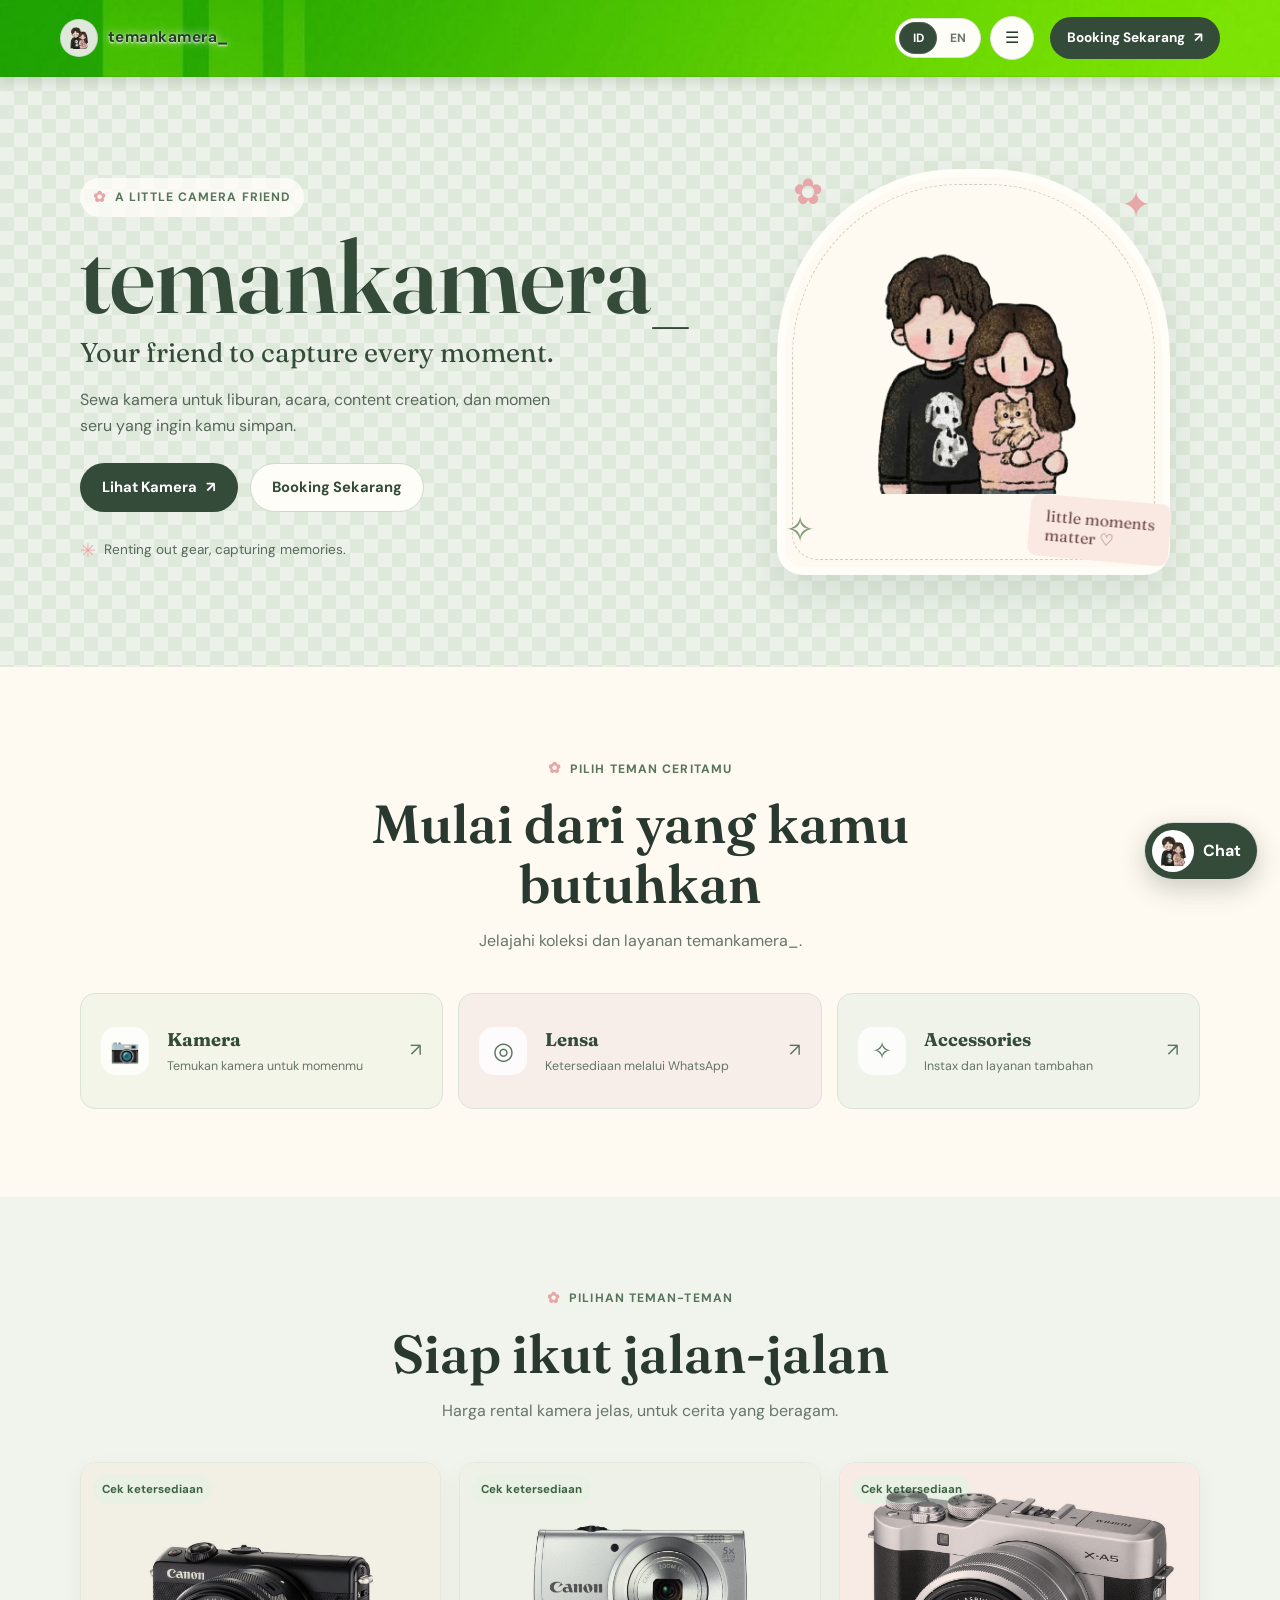
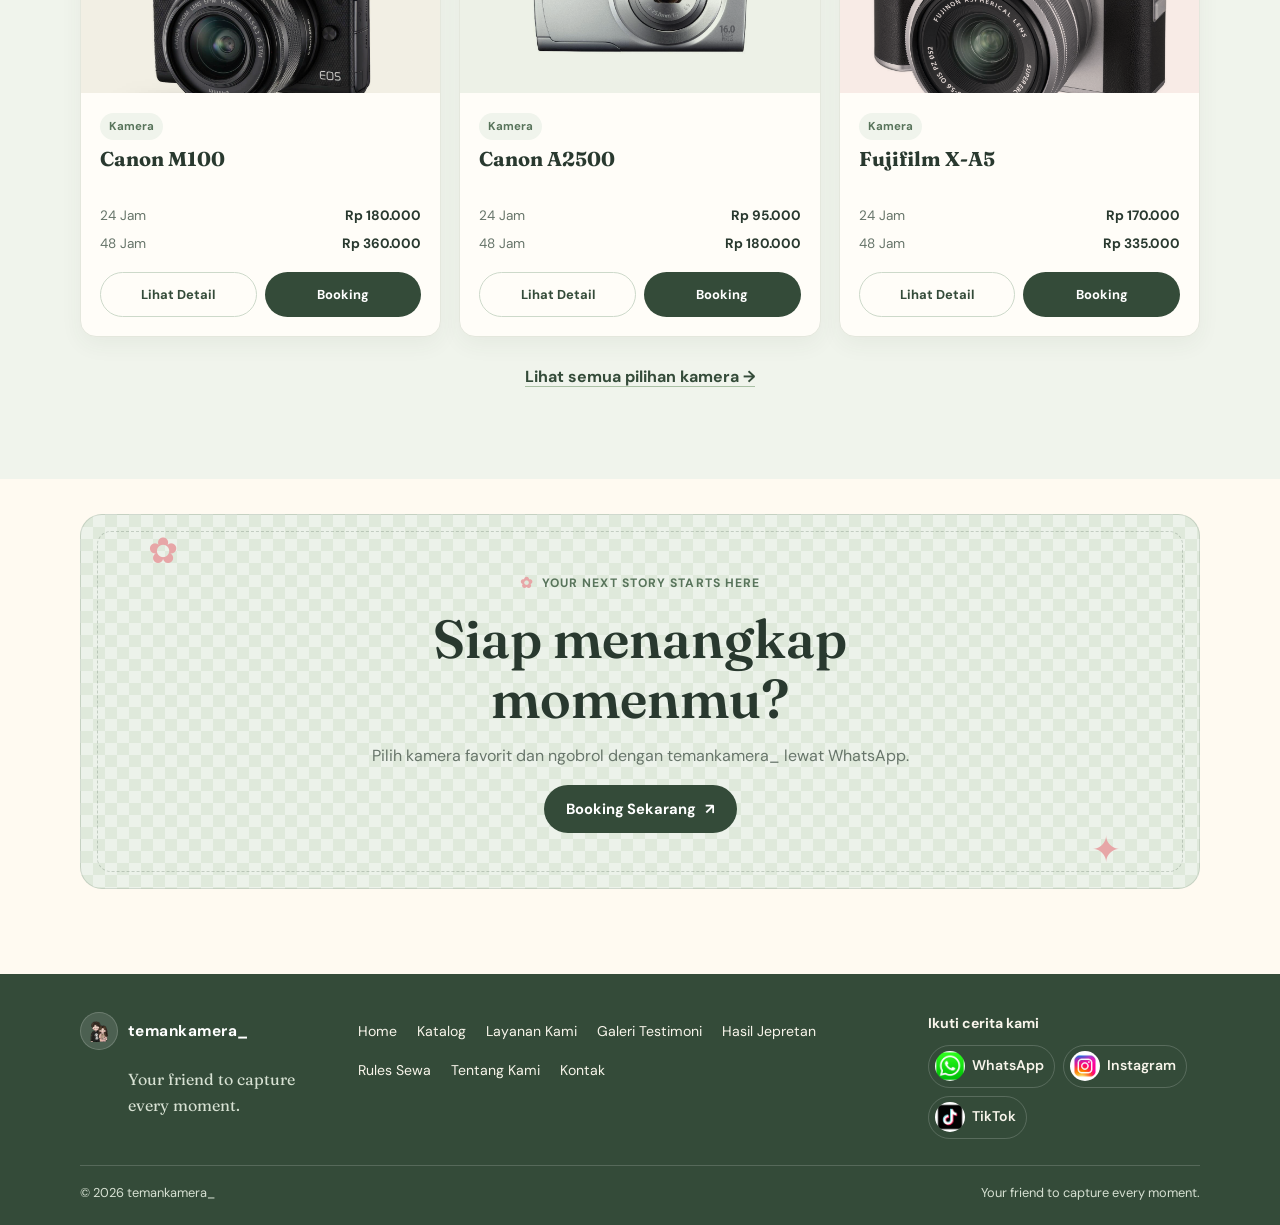
==== index.html @ 5caa012e "Tambah file terbaru" ====
<!doctype html>
<html lang="id">
<head>
  <meta charset="utf-8">
  <meta name="viewport" content="width=device-width, initial-scale=1">
  <meta name="theme-color" content="#e6eddf">
  <meta name="description" content="Rental kamera yang ramah untuk menemani cerita dan momen spesialmu.">
  <meta property="og:title" content="temankamera_ — Your friend to capture every moment">
  <meta property="og:description" content="Sewa kamera untuk momen-momen yang ingin kamu simpan.">
  <title>temankamera_ — Your friend to capture every moment</title>
  <link rel="preconnect" href="https://fonts.googleapis.com">
  <link rel="preconnect" href="https://fonts.gstatic.com" crossorigin>
  <link href="https://fonts.googleapis.com/css2?family=DM+Sans:wght@400;500;600;700&family=Fraunces:opsz,wght@9..144,500;9..144,600;9..144,700&display=swap" rel="stylesheet">
  <link rel="stylesheet" href="./css/style.css">
  <script src="./js/script.js" defer></script>
</head>
<body data-root=".">
  <header class="site-header" id="site-header"></header>
  <main>
    <section class="hero home-hero" id="home">
      <div class="hero-grid page-wrap">
        <div class="hero-copy">
          <p class="eyebrow">A little camera friend</p>
          <h1>temankamera_</h1>
          <p class="hero-tagline">Your friend to capture every moment.</p>
          <p class="hero-description">Sewa kamera untuk liburan, acara, content creation, dan momen seru yang ingin kamu simpan.</p>
          <div class="button-row"><a class="button button-primary" href="./pages/katalog.html">Lihat Kamera <span aria-hidden="true">↗</span></a><a class="button button-secondary" data-booking href="#kontak">Booking Sekarang</a></div>
          <div class="hero-footnote"><span aria-hidden="true">✳</span> Renting out gear, capturing memories.</div>
        </div>
        <div class="hero-visual">
          <span class="flower flower-one" aria-hidden="true">✿</span><span class="sparkle sparkle-one" aria-hidden="true">✦</span><span class="sparkle sparkle-two" aria-hidden="true">✧</span>
          <figure class="hero-photo"><img src="./aset/logo%20temankamera.PNG" alt="Logo temankamera_"></figure>
          <span class="mini-note">little moments<br>matter ♡</span>
        </div>
      </div>
    </section>

    <section class="section category-section">
      <div class="page-wrap">
        <div class="section-heading"><p class="eyebrow">Pilih teman ceritamu</p><h2>Mulai dari yang kamu butuhkan</h2><p>Jelajahi koleksi dan layanan temankamera_.</p></div>
        <div class="category-grid">
          <a class="category-tile category-camera" href="./pages/katalog.html?category=kamera"><span class="category-icon" aria-hidden="true">📷</span><span><strong>Kamera</strong><small>Temukan kamera untuk momenmu</small></span><span class="tile-arrow" aria-hidden="true">↗</span></a>
          <a class="category-tile category-lens" href="./pages/katalog.html?category=lensa"><span class="category-icon" aria-hidden="true">◎</span><span><strong>Lensa</strong><small>Ketersediaan melalui WhatsApp</small></span><span class="tile-arrow" aria-hidden="true">↗</span></a>
          <a class="category-tile category-accessories" href="./pages/katalog.html?category=accessories"><span class="category-icon" aria-hidden="true">✧</span><span><strong>Accessories</strong><small>Instax dan layanan tambahan</small></span><span class="tile-arrow" aria-hidden="true">↗</span></a>
        </div>
      </div>
    </section>

    <section class="section section-sage">
      <div class="page-wrap">
        <div class="section-heading"><p class="eyebrow">Pilihan teman-teman</p><h2>Siap ikut jalan-jalan</h2><p>Harga rental kamera jelas, untuk cerita yang beragam.</p></div>
        <div class="product-grid featured-grid" data-featured-products></div>
        <div class="center-action"><a class="text-link" href="./pages/katalog.html">Lihat semua pilihan kamera <span aria-hidden="true">→</span></a></div>
      </div>
    </section>

    <section class="cta-panel-wrap" id="kontak">
      <div class="page-wrap"><div class="cta-panel checkered"><span class="flower flower-cta" aria-hidden="true">✿</span><span class="sparkle cta-sparkle" aria-hidden="true">✦</span><p class="eyebrow">Your next story starts here</p><h2>Siap menangkap momenmu?</h2><p>Pilih kamera favorit dan ngobrol dengan temankamera_ lewat WhatsApp.</p><a class="button button-primary" data-booking href="#kontak">Booking Sekarang <span aria-hidden="true">↗</span></a></div></div>
    </section>
  </main>
  <footer class="site-footer" id="site-footer"></footer>
</body>
</html>
---- css/style.css ----
@charset "UTF-8";

:root {
  --ink: #29392f;
  --muted: #67756a;
  --green: #58745b;
  --green-deep: #344b39;
  --sage: #dfe9db;
  --sage-light: #f0f4ec;
  --cream: #fffaf1;
  --paper: #fffdf8;
  --pink: #e7a6a7;
  --pink-pale: #fae8e3;
  --line: #dce3d7;
  --shadow: 0 18px 42px rgba(50, 72, 52, .11);
  --display: 'Fraunces', Georgia, serif;
  --body: 'DM Sans', 'Trebuchet MS', sans-serif;
  --check: linear-gradient(45deg, rgba(255,255,255,.42) 25%, transparent 25%, transparent 75%, rgba(255,255,255,.42) 75%), linear-gradient(45deg, rgba(255,255,255,.42) 25%, transparent 25%, transparent 75%, rgba(255,255,255,.42) 75%);
}

* { box-sizing: border-box; }
html { scroll-behavior: smooth; scroll-padding-top: 90px; }
body { margin: 0; background: var(--cream); color: var(--ink); font: 16px/1.65 var(--body); }
img { display: block; max-width: 100%; }
a { color: inherit; text-decoration: none; }
button { color: inherit; font: inherit; }
:focus-visible { outline: 3px solid #bd7777; outline-offset: 4px; }
.page-wrap { width: min(1120px, calc(100% - 48px)); margin-inline: auto; }
.section { padding: 88px 0; }
.section-sage { background: var(--sage-light); }
.serif-accent, h1, h2, .script-heading { font-family: var(--display); }
h1, h2, h3, p { margin-top: 0; }
h1, h2, h3 { line-height: 1.12; }
h1, h2 { font-weight: 600; }
h1 { margin-bottom: 18px; font-size: clamp(3.2rem, 7vw, 6.2rem); letter-spacing: 0; }
h2 { margin-bottom: 14px; font-size: clamp(2.2rem, 4.2vw, 3.35rem); letter-spacing: 0; }
h3 { margin-bottom: 9px; font-size: 1.1rem; }
.eyebrow { display: inline-flex; align-items: center; gap: 8px; margin-bottom: 13px; color: var(--green); font-size: .76rem; font-weight: 700; letter-spacing: .09em; text-transform: uppercase; }
.eyebrow::before { content: '\273f'; color: var(--pink); font-size: .95rem; }
.section-heading { max-width: 670px; margin: 0 auto 38px; text-align: center; }
.section-heading p:last-child { margin-bottom: 0; color: var(--muted); }
.button-row { display: flex; flex-wrap: wrap; gap: 12px; }
.button { display: inline-flex; min-height: 48px; align-items: center; justify-content: center; gap: 9px; padding: 11px 21px; border: 1px solid transparent; border-radius: 999px; font-size: .92rem; font-weight: 700; text-align: center; transition: transform .2s ease, background .2s ease, box-shadow .2s ease; }
.button:hover { transform: translateY(-2px); }
.button-primary { background: var(--green-deep); color: white; }
.button-primary:hover { background: #263c2b; box-shadow: 0 9px 18px rgba(52,75,57,.18); }
.button-secondary { border-color: #cdd9ca; background: var(--paper); color: var(--green-deep); }
.button-secondary:hover { background: white; }
.text-link { color: var(--green-deep); font-weight: 700; text-decoration: underline; text-decoration-color: #a9c0a4; text-underline-offset: 4px; }
.center-action { margin-top: 27px; text-align: center; }

.site-header { position: sticky; z-index: 30; top: 0; border-bottom: 1px solid rgba(52,75,57,.1); background: url("../aset/bg%20logo.jpg") center / cover no-repeat; box-shadow: 0 3px 14px rgba(34,51,38,.18); backdrop-filter: blur(14px); }
.nav-shell { position: relative; width: min(1160px, calc(100% - 48px)); min-height: 76px; display: flex; align-items: center; justify-content: space-between; gap: 14px; margin-inline: auto; }
.brand { display: inline-flex; flex: 0 0 auto; align-items: center; gap: 10px; color: var(--green-deep); font-size: .96rem; font-weight: 700; letter-spacing: .03em; }
.site-header .brand { color: #263c2b; text-shadow: 0 1px 2px rgba(255,255,255,.98), 0 0 8px rgba(255,255,255,.82); }
.brand-mark { width: 38px; height: 38px; display: grid; flex: 0 0 38px; place-items: center; overflow: hidden; border: 1px solid rgba(52,75,57,.1); border-radius: 50%; background: var(--sage); }
.brand-mark img { width: 32px; height: 32px; min-width: 0; min-height: 0; padding: 1px; border-radius: 50%; object-fit: contain; object-position: center center; }
.nav-links { position: absolute; z-index: 5; top: calc(100% + 1px); right: 0; width: min(320px, calc(100vw - 36px)); display: none; flex-direction: column; align-items: stretch; gap: 0; margin: 0; padding: 9px 15px 15px; border: 1px solid var(--line); border-radius: 0 0 14px 14px; background: var(--cream); box-shadow: 0 14px 24px rgba(50,72,52,.12); list-style: none; }
.nav-links.is-open { display: flex; }
.nav-links a { display: block; padding: 10px 7px; color: #526356; font-size: .9rem; font-weight: 600; }
.nav-links a:hover, .nav-links a[aria-current="page"] { color: var(--green-deep); }
.nav-links .mobile-book { display: block; margin-top: 7px; padding: 11px 14px; border-radius: 999px; background: var(--green-deep); color: white; text-align: center; }
.nav-book { min-height: 42px; margin-left: 2px; padding: 9px 16px; font-size: .85rem; }
.nav-controls { display: flex; align-items: center; gap: 9px; margin-left: auto; }
.language-switch { display: inline-flex; align-items: center; gap: 2px; padding: 3px; border: 1px solid var(--line); border-radius: 999px; background: var(--paper); }
.language-switch button { width: 38px; min-width: 38px; height: 32px; min-height: 32px; flex: 0 0 38px; padding: 0; border: 0; border-radius: 999px; background: transparent; color: var(--muted); font-size: .75rem; font-weight: 700; line-height: 1; cursor: pointer; transition: background-color .18s ease, color .18s ease, box-shadow .18s ease; }
.language-switch button[aria-pressed="true"] { background: var(--green-deep); color: white; box-shadow: inset 0 0 0 1px rgba(255,255,255,.12); }
.language-switch button:hover { background: rgba(52,75,57,.06); }
.language-switch button[aria-pressed="true"]:hover { background: var(--green-deep); }
.menu-toggle { display: grid; width: 44px; height: 44px; flex: 0 0 44px; place-items: center; margin-left: 0; border: 1px solid var(--line); border-radius: 50%; background: var(--paper); cursor: pointer; }

.hero { position: relative; overflow: hidden; background-color: var(--sage); background-image: var(--check); background-size: 28px 28px; background-position: 0 0, 14px 14px; }
.hero-grid { min-height: 590px; display: grid; grid-template-columns: 1fr .93fr; align-items: center; gap: clamp(36px, 7vw, 88px); padding-block: 45px; }
.hero-copy { position: relative; z-index: 2; }
.hero-copy .eyebrow { padding: 7px 13px; border-radius: 999px; background: rgba(255,253,248,.8); }
.hero-copy h1 { margin-bottom: 8px; color: var(--green-deep); font-size: clamp(4rem, 8vw, 7rem); line-height: .9; }
.hero-copy h1 .serif-accent { color: var(--green); font-size: .88em; }
.hero-tagline { margin: 0 0 12px; color: var(--green-deep); font-family: var(--display); font-size: clamp(1.25rem, 2.3vw, 1.7rem); }
.hero-description { max-width: 480px; margin-bottom: 24px; color: #56685a; }
.hero-footnote { display: flex; align-items: center; gap: 8px; margin-top: 23px; color: #56685a; font-size: .85rem; }
.hero-footnote span { color: var(--pink); font-size: 1.2rem; }
.hero-visual { position: relative; min-height: 440px; display: grid; place-items: center; }
.hero-photo { position: relative; width: min(100%, 420px); aspect-ratio: .97; display: grid; place-items: center; overflow: hidden; margin: 0; padding: 20px; border: 8px solid var(--paper); border-radius: 46% 46% 26px 26px; background: var(--cream); box-shadow: var(--shadow); }
.hero-photo::after { position: absolute; inset: 7px; border: 1px dashed rgba(52,75,57,.25); border-radius: inherit; content: ''; pointer-events: none; }
.hero-photo img { width: 100%; height: 100%; object-fit: contain; object-position: center; }
.mini-note { position: absolute; z-index: 2; right: 0; bottom: 7%; padding: 12px 16px; border-radius: 10px; background: var(--pink-pale); color: #6e4c49; font-family: var(--display); font-size: 1rem; line-height: 1.2; transform: rotate(5deg); }
.flower, .sparkle { position: absolute; z-index: 2; color: var(--pink); font-size: 2.25rem; line-height: 1; pointer-events: none; }
.flower-one { top: 5%; left: 4%; }
.sparkle-one { top: 8%; right: 5%; }
.sparkle-two { bottom: 10%; left: 2%; color: #809c78; }

.category-grid { display: grid; grid-template-columns: repeat(3, minmax(0, 1fr)); gap: 15px; }
.category-tile { min-width: 0; min-height: 116px; display: grid; grid-template-columns: 52px minmax(0, 1fr) 24px; align-items: center; gap: 14px; padding: 20px; border: 1px solid var(--line); border-radius: 15px; background: var(--paper); transition: transform .2s ease, box-shadow .2s ease; }
.category-tile:hover { transform: translateY(-3px); box-shadow: var(--shadow); }
.category-camera { background: #f4f5e9; }
.category-lens { background: #f7eeea; }
.category-accessories { background: #eff3ea; }
.category-icon { width: 48px; height: 48px; display: grid; place-items: center; border-radius: 15px; background: rgba(255,255,255,.8); color: var(--green); font-size: 1.5rem; }
.category-tile strong, .category-tile small { display: block; }
.category-tile strong { color: var(--green-deep); font-family: var(--display); font-size: 1.15rem; }
.category-tile small { margin-top: 3px; color: var(--muted); font-size: .78rem; line-height: 1.4; }
.tile-arrow { color: var(--green); font-size: 1.15rem; text-align: right; }

.product-grid { display: grid; grid-template-columns: repeat(3, minmax(0, 1fr)); gap: 18px; }
.product-card { min-width: 0; overflow: hidden; border: 1px solid #e4e7dd; border-radius: 16px; background: var(--paper); box-shadow: 0 8px 22px rgba(50,72,52,.055); transition: transform .22s ease, box-shadow .22s ease; }
.product-card:hover { transform: translateY(-4px); box-shadow: var(--shadow); }
.product-photo { position: relative; height: 230px; display: grid; place-items: center; overflow: hidden; padding: 17px; background: #f2efe4; }
.product-card:nth-child(3n + 2) .product-photo { background: #edf1e7; }
.product-card:nth-child(3n) .product-photo { background: #f8ebe6; }
.product-photo img { width: 100%; height: 100%; object-fit: contain; mix-blend-mode: multiply; transition: transform .25s ease; }
.product-card:hover .product-photo img { transform: scale(1.04); }
.product-body { padding: 19px; }
.product-kind { display: inline-flex; margin-bottom: 8px; padding: 4px 9px; border-radius: 999px; background: var(--sage-light); color: var(--green); font-size: .72rem; font-weight: 700; }
.product-body h3 { min-height: 2.25em; margin-bottom: 12px; font-family: var(--display); font-size: 1.25rem; }
.price-lines { display: grid; gap: 6px; margin-bottom: 16px; }
.price-line { display: flex; justify-content: space-between; gap: 8px; color: var(--muted); font-size: .85rem; }
.price-line strong { color: var(--ink); white-space: nowrap; }
.product-actions { display: flex; gap: 8px; }
.product-actions .button { min-height: 42px; flex: 1; padding-inline: 10px; font-size: .81rem; }
.availability { position: absolute; top: 12px; left: 12px; padding: 5px 9px; border-radius: 999px; background: #e8f1e4; color: #3c6243; font-size: .72rem; font-weight: 700; }
.product-filter { display: flex; flex-wrap: wrap; justify-content: center; gap: 9px; margin: 0 0 27px; }
.filter-button { min-height: 42px; padding: 8px 16px; border: 1px solid var(--line); border-radius: 999px; background: var(--paper); color: var(--green-deep); font-weight: 600; cursor: pointer; }
.filter-button[aria-pressed="true"] { border-color: var(--green-deep); background: var(--green-deep); color: white; }
.empty-state { padding: 36px 20px; border: 1px dashed #cbd8c8; border-radius: 14px; color: var(--muted); text-align: center; }
.empty-state[hidden] { display: none; }
.service-icon { height: 175px; display: grid; place-items: center; background: var(--pink-pale); color: var(--green); font-family: var(--display); font-size: 3.5rem; }
.service-card:nth-child(3n + 2) .service-icon { background: var(--sage-light); }
.service-card .product-body h3 { min-height: 2.25em; }
.service-card .button { width: 100%; }
.service-delivery { margin-top: 48px; padding: 30px; border: 1px solid var(--line); border-radius: 16px; background: var(--sage-light); }
.service-delivery h2 { font-size: clamp(1.8rem, 3vw, 2.5rem); }
.service-delivery > p:not(.eyebrow) { max-width: 760px; color: var(--muted); }
.service-delivery .button-row { margin-top: 18px; }
.accessory-card .product-photo { background: #faeee9; }
.no-photo-tile { color: var(--green); font-family: var(--display); font-size: 1.55rem; text-align: center; }

.why-layout { display: grid; grid-template-columns: .8fr 1.2fr; align-items: center; gap: clamp(35px, 7vw, 90px); }
.why-intro p:last-child { color: var(--muted); }
.why-grid { display: grid; grid-template-columns: repeat(2, minmax(0, 1fr)); gap: 12px; }
.why-item { min-height: 160px; padding: 20px; border: 1px solid var(--line); border-radius: 14px; background: var(--paper); }
.why-item > span { display: grid; width: 38px; height: 38px; place-items: center; margin-bottom: 12px; border-radius: 12px; background: var(--pink-pale); color: var(--green); font-size: 1.15rem; }
.why-item:nth-child(2n) > span { background: var(--sage); }
.why-item p { margin: 0; color: var(--muted); font-size: .88rem; }
.booking-steps { display: grid; grid-template-columns: repeat(4, minmax(0, 1fr)); gap: 13px; margin: 0; padding: 0; list-style: none; }
.booking-steps li { min-width: 0; padding: 20px; border: 1px solid var(--line); border-radius: 14px; background: var(--paper); }
.booking-steps li > span { display: grid; width: 39px; height: 39px; place-items: center; margin-bottom: 15px; border-radius: 50%; background: var(--sage); color: var(--green-deep); font-family: var(--display); font-weight: 700; }
.booking-steps li:nth-child(even) > span { background: var(--pink-pale); }
.booking-steps strong { display: block; margin-bottom: 5px; }
.booking-steps p { margin: 0; color: var(--muted); font-size: .87rem; }
.cta-panel-wrap { padding: 35px 0 85px; }
.cta-panel { position: relative; overflow: hidden; padding: 55px 25px; border: 1px solid rgba(52,75,57,.15); border-radius: 22px; background-color: var(--sage); background-image: var(--check); background-size: 24px 24px; background-position: 0 0, 12px 12px; text-align: center; }
.cta-panel::before { position: absolute; inset: 16px; border: 1px dashed rgba(52,75,57,.22); border-radius: 14px; content: ''; pointer-events: none; }
.cta-panel > *:not(.flower):not(.sparkle) { position: relative; z-index: 1; }
.cta-panel h2 { max-width: 620px; margin-inline: auto; }
.cta-panel p:not(.eyebrow) { color: var(--muted); }
.flower-cta { top: 18px; left: 6%; }
.cta-sparkle { right: 7%; bottom: 20px; }

.page-hero { padding: 74px 0 66px; background-color: var(--sage); background-image: var(--check); background-size: 26px 26px; background-position: 0 0, 13px 13px; text-align: center; }
.page-hero--catalog { position: relative; isolation: isolate; background-image: linear-gradient(rgba(255,250,241,.16), rgba(255,250,241,.22)), url("../aset/bg%20tampilan.jpeg"); background-position: center, center 22%; background-size: cover; }
.page-hero--catalog .page-wrap { position: relative; z-index: 1; max-width: 1120px; display: flex; align-items: center; justify-content: flex-end; }
.catalog-hero-copy { width: min(100%, 670px); padding: 27px 32px; border: 1px solid rgba(255,255,255,.76); border-radius: 20px; background: rgba(255,250,241,.9); box-shadow: 0 15px 40px rgba(43,59,45,.16); backdrop-filter: blur(5px); text-align: left; }
.catalog-hero-copy h1 { color: var(--green-deep); text-shadow: 0 1px 2px rgba(255,255,255,.75); }
.catalog-hero-copy p:last-child { max-width: 550px; margin-bottom: 0; color: #3f5145; text-shadow: 0 1px 1px rgba(255,255,255,.7); }
.catalog-hero-copy .breadcrumb { margin-bottom: 12px; color: var(--green-deep); }
.page-hero .page-wrap { max-width: 800px; }
.gallery-section { background: var(--cream); }
.gallery-grid { columns: 4 220px; column-gap: 15px; }
.camera-shot-group { padding: 24px 0; border-top: 1px solid var(--line); }
.camera-shot-group h2 { margin-bottom: 14px; font-size: 1.7rem; }
.camera-shot-empty { min-height: 76px; display: grid; place-items: center; margin-bottom: 0; padding: 16px; border: 1px dashed var(--line); border-radius: 8px; background: var(--sage-light); color: var(--muted); text-align: center; }
.gallery-photo { display: inline-block; width: 100%; margin: 0 0 15px; overflow: hidden; break-inside: avoid; border: 1px solid #e5e7dd; border-radius: 13px; background: var(--paper); box-shadow: 0 7px 18px rgba(50,72,52,.07); }
.gallery-photo img { width: 100%; height: auto; object-fit: contain; cursor: zoom-in; transition: transform .25s ease; }
.gallery-photo:hover img { transform: scale(1.025); }
.gallery-lightbox { position: fixed; inset: 0; z-index: 1000; display: grid; place-items: center; padding: clamp(12px, 2vw, 28px); background: rgba(17, 24, 18, 0.78); backdrop-filter: blur(2px); }
.gallery-lightbox[hidden] { display: none; }
.gallery-lightbox-panel { position: relative; width: min(96vw, 1200px); max-height: min(88vh, 900px); display: grid; place-items: center; padding: clamp(10px, 1.5vw, 20px); border-radius: 18px; background: rgba(255,255,255,.15); box-shadow: 0 24px 60px rgba(15, 23, 17, 0.34); }
.gallery-lightbox-panel img { display: block; width: auto; max-width: 100%; max-height: min(82vh, 760px); border-radius: 12px; object-fit: contain; background: rgba(255,255,255,.92); }
.gallery-lightbox-close { position: absolute; top: 10px; right: 10px; width: 38px; height: 38px; border: 0; border-radius: 50%; background: rgba(17, 24, 18, 0.7); color: white; font-size: 1.8rem; line-height: 1; cursor: pointer; }
body.gallery-lightbox-open { overflow: hidden; }
@media (max-width: 480px) {
  .gallery-lightbox { padding: 12px; }
  .gallery-lightbox-panel { width: min(94vw, 440px); padding: 8px; }
  .gallery-lightbox-panel img { max-height: 72vh; }
  .gallery-lightbox-close { top: 8px; right: 8px; width: 32px; height: 32px; font-size: 1.5rem; }
}
.page-hero h1 { margin-bottom: 13px; font-size: clamp(2.8rem, 6vw, 4.7rem); }
.page-hero p:last-child { max-width: 620px; margin: 0 auto; color: var(--muted); }
.breadcrumb { margin-bottom: 15px; color: var(--green); font-size: .83rem; font-weight: 700; }
.detail-layout { display: grid; grid-template-columns: 1fr .95fr; align-items: start; gap: clamp(30px, 6vw, 74px); }
.detail-photo { min-height: 400px; display: grid; place-items: center; padding: 25px; border: 1px solid var(--line); border-radius: 20px; background: #f2efe4; }
.detail-photo img { width: 100%; height: 360px; object-fit: contain; mix-blend-mode: multiply; }
.detail-copy h1 { margin: 6px 0 12px; font-size: clamp(2.4rem, 5vw, 4rem); }
.detail-copy > p { color: var(--muted); }
.detail-price { display: grid; gap: 8px; margin: 22px 0; padding: 18px; border-radius: 13px; background: var(--sage-light); }
.detail-spec { padding: 17px 0; border-top: 1px solid var(--line); }
.detail-spec h2 { margin-bottom: 8px; font-family: var(--body); font-size: 1rem; font-weight: 700; }
.detail-spec p { margin: 0; color: var(--muted); }
.detail-actions { display: flex; flex-wrap: wrap; gap: 10px; margin-top: 22px; }

.rules-page { background: var(--cream); }
.rules-intro { max-width: 760px; margin: 0 auto 34px; color: var(--muted); text-align: center; }
.rules-list { display: grid; grid-template-columns: repeat(2, minmax(0, 1fr)); gap: 14px; }
.rule-card { min-width: 0; padding: 23px; border: 1px solid var(--line); border-radius: 15px; background: var(--paper); }
.rule-card:nth-child(3n) { background: #f5f4e9; }
.rule-card h2 { display: flex; align-items: center; gap: 10px; margin-bottom: 13px; color: var(--green-deep); font-family: var(--display); font-size: 1.5rem; }
.rule-card h2 span { color: var(--pink); font-family: var(--body); font-size: 1.2rem; }
.rule-card h3 { margin: 17px 0 7px; color: var(--green-deep); font-size: .97rem; }
.rule-card ul, .rule-card ol { display: grid; gap: 7px; margin: 0; padding-left: 20px; color: var(--muted); font-size: .93rem; }
.rule-card li::marker { color: var(--green); }
.rule-card p { margin: 0; color: var(--muted); font-size: .93rem; }
.rule-card p + p { margin-top: 9px; }
.rules-note { margin-top: 24px; padding: 15px 18px; border-left: 3px solid var(--pink); border-radius: 7px; background: var(--pink-pale); color: #634e49; font-size: .9rem; }

.about-layout { display: grid; grid-template-columns: .9fr 1.1fr; align-items: center; gap: clamp(35px, 7vw, 80px); }
.about-photo { min-height: 380px; display: grid; place-items: center; overflow: hidden; padding: 20px; border: 1px solid var(--line); border-radius: 22px; background-color: #f6ebe3; background-image: radial-gradient(rgba(231,166,167,.42) 1.4px, transparent 1.4px); background-size: 18px 18px; }
.about-photo img { width: 100%; height: 330px; object-fit: contain; mix-blend-mode: multiply; }
.about-copy p { color: var(--muted); }
.about-values { display: grid; grid-template-columns: repeat(3, minmax(0, 1fr)); gap: 13px; margin-top: 24px; }
.about-value { padding: 17px; border: 1px solid var(--line); border-radius: 13px; background: var(--paper); }
.about-value strong { display: block; margin-bottom: 3px; color: var(--green-deep); }
.about-value span { color: var(--muted); font-size: .82rem; }
.about-value-stat { border-color: #e9cfca; background: var(--pink-pale); }
.about-value-stat .stat-number { margin-bottom: 6px; color: var(--green-deep); font-family: var(--display); font-size: 2.25rem; line-height: 1; }
.contact-grid { display: grid; grid-template-columns: repeat(2, minmax(0, 1fr)); gap: 16px; }
.contact-card { min-width: 0; padding: 25px; border: 1px solid var(--line); border-radius: 15px; background: var(--paper); }
.contact-card > span, .contact-logo { width: 48px; height: 48px; display: grid; place-items: center; margin-bottom: 13px; overflow: hidden; border: 1px solid var(--line); border-radius: 13px; background: white; color: var(--green-deep); font-size: 1.2rem; }
.contact-logo { object-fit: contain; }
.contact-card:nth-child(2n) > span { background: var(--pink-pale); }
.contact-card p { color: var(--muted); }
.contact-card .button { margin-top: 5px; }
.contact-highlights { display: grid; grid-template-columns: repeat(3, minmax(0, 1fr)); gap: 12px; margin-bottom: 52px; }
.contact-highlight { min-width: 0; display: flex; align-items: center; gap: 12px; padding: 16px; border: 1px solid var(--line); border-radius: 13px; background: var(--sage-light); }
.contact-highlight:nth-child(2) { background: var(--pink-pale); }
.contact-highlight > span { width: 38px; height: 38px; flex: 0 0 38px; display: grid; place-items: center; border-radius: 50%; background: rgba(255,255,255,.78); color: var(--green-deep); font-size: 1.15rem; }
.contact-highlight small, .contact-highlight strong { display: block; }
.contact-highlight small { margin-bottom: 2px; color: var(--muted); font-size: .76rem; }
.contact-highlight strong { color: var(--green-deep); font-size: .91rem; line-height: 1.35; }
.pickup-list { display: grid; grid-template-columns: repeat(2, minmax(0, 1fr)); gap: 16px; margin-top: 22px; }
.pickup-list article { padding: 20px; border-radius: 14px; background: var(--sage-light); }
.pickup-list h3 { font-family: var(--display); }
.pickup-list ul { margin-bottom: 0; padding-left: 20px; color: var(--muted); }

.site-footer { padding: 38px 0 22px; background: var(--green-deep); color: #f8f5eb; }
.footer-main { display: flex; align-items: flex-start; justify-content: space-between; gap: 32px; padding-bottom: 26px; }
.footer-brand { color: white; }
.footer-brand .brand-mark { border-color: rgba(255,255,255,.18); background: rgba(255,255,255,.12); }
.footer-tagline { margin: 10px 0 0 48px; color: #d7e1d3; font-family: var(--display); }
.footer-links { display: flex; flex-wrap: wrap; gap: 12px 20px; margin: 6px 0 0; padding: 0; list-style: none; }
.footer-links a, .footer-social a { color: #f8f5eb; font-size: .88rem; }
.footer-social { display: grid; gap: 9px; }
.footer-social strong { font-size: .88rem; }
.social-links { display: flex; flex-wrap: wrap; gap: 8px; }
.social-link { min-height: 43px; display: inline-flex; align-items: center; gap: 7px; padding: 5px 10px 5px 6px; border: 1px solid rgba(255,255,255,.18); border-radius: 999px; color: white; font-size: .78rem; font-weight: 600; }
.social-link:hover { background: rgba(255,255,255,.1); }
.social-link img { width: 30px; height: 30px; flex: 0 0 30px; border-radius: 50%; object-fit: cover; }
.footer-social a:hover, .footer-links a:hover { text-decoration: underline; text-underline-offset: 4px; }
.footer-bottom { display: flex; justify-content: space-between; gap: 12px; padding-top: 16px; border-top: 1px solid rgba(255,255,255,.17); color: #d7e1d3; font-size: .8rem; }
.footer-bottom p { margin: 0; }

.visually-hidden { position: absolute; width: 1px; height: 1px; overflow: hidden; clip: rect(0, 0, 0, 0); white-space: nowrap; clip-path: inset(50%); }
.chat-widget { position: fixed; z-index: 60; right: 22px; bottom: 20px; display: flex; flex-direction: column; align-items: flex-end; gap: 12px; }
.chat-launch { min-height: 58px; display: inline-flex; align-items: center; gap: 9px; padding: 7px 16px 7px 7px; border: 1px solid rgba(255,255,255,.8); border-radius: 999px; background: var(--green-deep); box-shadow: 0 9px 26px rgba(39,59,43,.23); color: white; font-weight: 700; cursor: pointer; }
.chat-launch:hover { background: #263c2b; }
.chat-launch img { width: 42px; height: 42px; flex: 0 0 42px; border-radius: 50%; background: white; object-fit: contain; }
.chat-panel { width: min(370px, calc(100vw - 36px)); min-width: 0; max-width: calc(100vw - 40px); max-height: min(560px, calc(100vh - 105px)); display: flex; flex-direction: column; overflow: hidden; border: 1px solid var(--line); border-radius: 18px; background: var(--paper); box-shadow: 0 18px 48px rgba(34,51,38,.22); }
.chat-panel[hidden] { display: none; }
.chat-header { min-height: 70px; display: flex; align-items: center; gap: 10px; padding: 11px 13px; background: var(--green-deep); color: white; }
.chat-header > img { width: 44px; height: 44px; flex: 0 0 44px; border-radius: 50%; background: white; object-fit: contain; }
.chat-header > div { min-width: 0; flex: 1; }
.chat-header strong, .chat-header small { display: block; }
.chat-header strong { font-size: .93rem; }
.chat-header small { color: #dce6d9; font-size: .76rem; }
.chat-close { width: 36px; height: 36px; flex: 0 0 36px; border: 0; border-radius: 50%; background: rgba(255,255,255,.12); color: white; font-size: 1.35rem; cursor: pointer; }
.chat-messages { min-height: 210px; max-height: 350px; overflow-y: auto; padding: 15px 13px; background: #f7f8f2; }
.chat-message { width: fit-content; max-width: 90%; margin: 0 0 10px; padding: 10px 12px; border-radius: 13px; font-size: .87rem; line-height: 1.5; white-space: pre-line; }
.chat-message-bot { border: 1px solid #e5e9df; border-top-left-radius: 4px; background: white; color: var(--ink); }
.chat-message-user { margin-left: auto; border-top-right-radius: 4px; background: var(--green-deep); color: white; }
.chat-prompts { display: flex; flex-wrap: wrap; gap: 7px; margin: 3px 0 10px; }
.chat-prompts button { min-height: 34px; padding: 6px 10px; border: 1px solid #cfdbca; border-radius: 999px; background: white; color: var(--green-deep); font-size: .75rem; font-weight: 600; cursor: pointer; }
.chat-prompts button:hover { background: var(--sage-light); }
.chat-whatsapp-link { display: inline-flex; margin: 0 0 12px; padding: 8px 11px; border-radius: 999px; background: #e7f0e3; color: var(--green-deep); font-size: .8rem; font-weight: 700; }
.chat-form { display: flex; gap: 8px; padding: 10px; border-top: 1px solid var(--line); background: white; }
.chat-input { min-width: 0; min-height: 42px; flex: 1; padding: 9px 12px; border: 1px solid var(--line); border-radius: 999px; background: var(--cream); color: var(--ink); font: inherit; font-size: .88rem; }
.chat-form button { width: 42px; height: 42px; flex: 0 0 42px; border: 0; border-radius: 50%; background: var(--green-deep); color: white; font-size: 1.15rem; cursor: pointer; }

@media (max-width: 480px) {
  .chat-widget { right: 8px; bottom: 8px; left: 8px; align-items: stretch; }
  .chat-launch { min-height: 52px; padding: 6px 12px 6px 6px; align-self: flex-end; }
  .chat-launch img { width: 36px; height: 36px; flex-basis: 36px; }
  .chat-launch span { font-size: .82rem; }
  .chat-panel { width: min(100%, 360px); max-width: 100%; max-height: min(72vh, 420px); margin-inline: auto; }
  .chat-header { min-height: 58px; padding: 9px 10px; }
  .chat-header > img { width: 38px; height: 38px; flex-basis: 38px; }
  .chat-header strong { font-size: .82rem; }
  .chat-header small { font-size: .68rem; }
  .chat-messages { min-height: 150px; max-height: min(46vh, 280px); padding: 12px 10px; }
  .chat-message { max-width: 92%; padding: 8px 10px; font-size: .78rem; }
  .chat-prompts { gap: 6px; }
  .chat-prompts button { min-height: 30px; padding: 5px 8px; font-size: .7rem; }
  .chat-form { gap: 6px; padding: 8px; }
  .chat-input { min-height: 38px; padding: 8px 10px; font-size: .77rem; }
  .chat-form button { width: 38px; height: 38px; flex-basis: 38px; }
}

@media (max-width: 920px) {
  .hero-grid { min-height: 520px; gap: 28px; }
  .hero-visual { min-height: 370px; }
  .hero-photo { width: min(100%, 365px); }
  .product-grid { grid-template-columns: repeat(2, minmax(0, 1fr)); }
  .booking-steps { grid-template-columns: repeat(2, minmax(0, 1fr)); }
  .rules-list { grid-template-columns: repeat(2, minmax(0, 1fr)); }
  .contact-grid { grid-template-columns: repeat(2, minmax(0, 1fr)); }
}
@media (max-width: 700px) {
  html { scroll-padding-top: 72px; }
  .page-wrap { width: calc(100% - 36px); }
  .nav-shell { width: calc(100% - 28px); min-height: 68px; gap: 6px; }
  .site-header .brand { gap: 6px; font-size: .78rem; }
  .site-header .brand-mark { width: 30px; height: 30px; flex-basis: 30px; }
  .site-header .brand-mark img { width: 26px; height: 26px; }
  .nav-controls { gap: 5px; }
  .language-switch button { width: 32px; min-width: 32px; height: 28px; min-height: 28px; flex-basis: 32px; }
  .menu-toggle { width: 40px; height: 40px; flex-basis: 40px; }
  .section { padding: 68px 0; }
  .nav-shell { min-height: 68px; gap: 10px; }
  .nav-book { display: none; }
  .hero-grid { min-height: 0; grid-template-columns: minmax(0, 1fr); gap: 8px; padding-block: 30px 35px; }
  .hero-copy { padding-top: 10px; text-align: center; }
  .hero-copy h1 { font-size: clamp(4rem, 17vw, 5.3rem); }
  .hero-description { max-width: 490px; margin-inline: auto; }
  .hero-copy .button-row { justify-content: center; }
  .hero-footnote { justify-content: center; }
  .hero-visual { min-height: 330px; padding: 12px 18px 20px; }
  .hero-photo { width: min(78%, 320px); aspect-ratio: .95; }
  .mini-note { right: 3%; bottom: 5%; }
  .flower-one { left: 8%; }
  .category-grid { grid-template-columns: minmax(0, 1fr); gap: 10px; }
  .category-tile { min-height: 90px; padding: 15px; }
  .product-grid { grid-template-columns: repeat(2, minmax(0, 1fr)); gap: 12px; }
  .product-photo { height: clamp(145px, 43vw, 205px); padding: 12px; }
  .product-body { padding: 14px; }
  .product-body h3 { font-size: 1.06rem; }
  .price-line { font-size: .76rem; }
  .price-line strong { font-size: .8rem; }
  .product-actions { flex-direction: column; }
  .product-actions .button { width: 100%; }
  .why-layout, .about-layout, .detail-layout { grid-template-columns: minmax(0, 1fr); gap: 27px; }
  .why-grid { grid-template-columns: repeat(2, minmax(0, 1fr)); }
  .booking-steps { grid-template-columns: repeat(2, minmax(0, 1fr)); gap: 10px; }
  .booking-steps li { padding: 16px; }
  .cta-panel-wrap { padding: 20px 0 60px; }
  .cta-panel { padding: 45px 20px; }
  .page-hero { padding: 56px 0 48px; }
  .page-hero--catalog { padding-top: 225px; background-position: center, center top; }
  .page-hero--catalog .page-wrap { justify-content: center; }
  .catalog-hero-copy { width: 100%; padding: 22px 19px; border-radius: 16px; }
  .detail-photo { min-height: 290px; }
  .detail-photo img { height: 260px; }
  .rules-list { grid-template-columns: minmax(0, 1fr); }
  .rule-card { padding: 20px; }
  .about-photo { min-height: 285px; order: 2; }
  .about-photo img { height: 255px; }
  .about-copy { order: 1; }
  .about-values { grid-template-columns: minmax(0, 1fr); }
  .contact-grid, .pickup-list { grid-template-columns: minmax(0, 1fr); }
  .contact-highlights { grid-template-columns: minmax(0, 1fr); gap: 8px; margin-bottom: 42px; }
  .contact-highlight { padding: 13px 15px; }
  .gallery-grid { columns: 2; column-gap: 10px; }
  .gallery-photo { margin-bottom: 10px; border-radius: 10px; }
  .footer-main { flex-direction: column; gap: 22px; }
  .chat-widget { right: 12px; bottom: 12px; }
  .chat-panel { width: min(370px, calc(100vw - 24px)); max-height: min(540px, calc(100vh - 92px)); }
  .footer-links { gap: 11px 16px; }
  .footer-bottom { flex-direction: column; }
}
@media (max-width: 380px) {
  .page-wrap { width: calc(100% - 28px); }
  .hero-visual { min-height: 285px; }
  .hero-photo { width: min(76%, 270px); }
  .product-grid { gap: 9px; }
  .product-body { padding: 11px; }
  .product-body h3 { font-size: .98rem; }
  .price-line { gap: 5px; font-size: .7rem; }
  .price-line strong { font-size: .73rem; }
  .booking-steps li { padding: 14px 12px; }
}
@media (prefers-reduced-motion: reduce) {
  *, *::before, *::after { scroll-behavior: auto !important; transition-duration: .01ms !important; animation-duration: .01ms !important; }
}
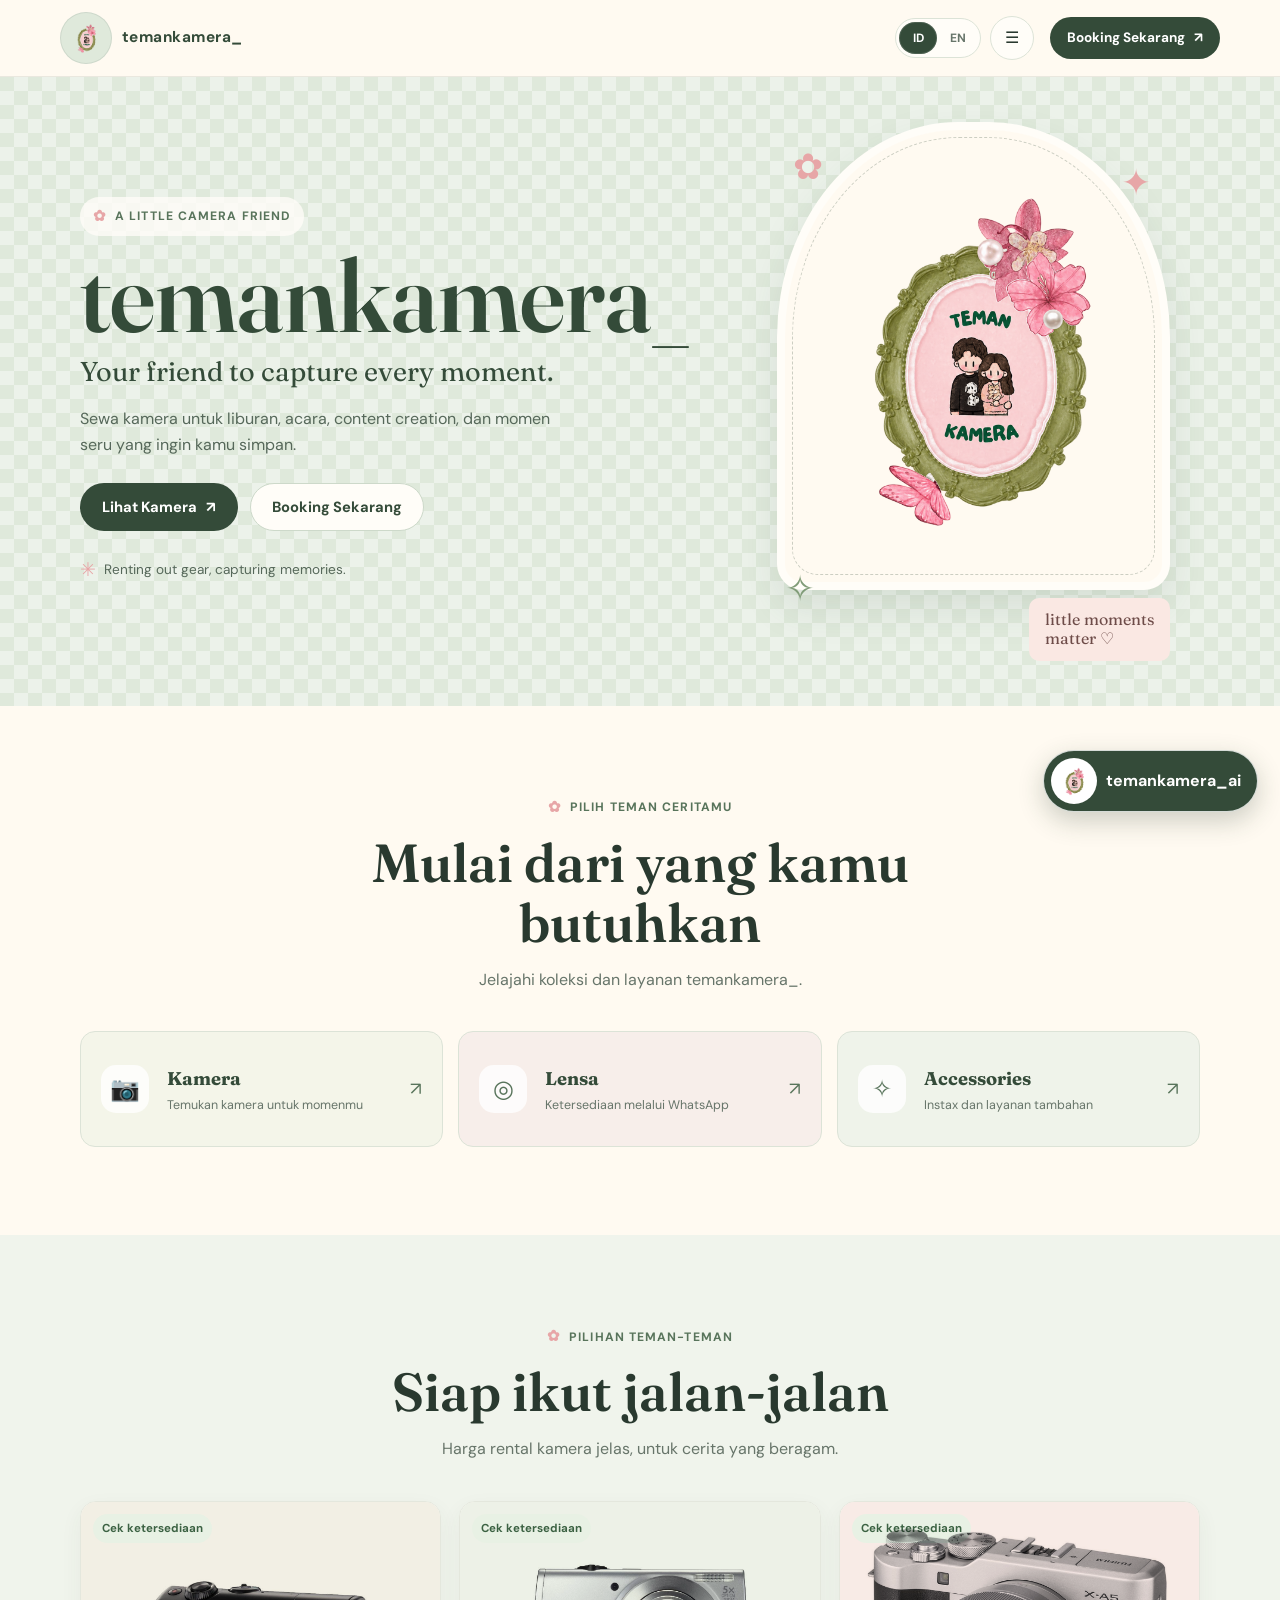
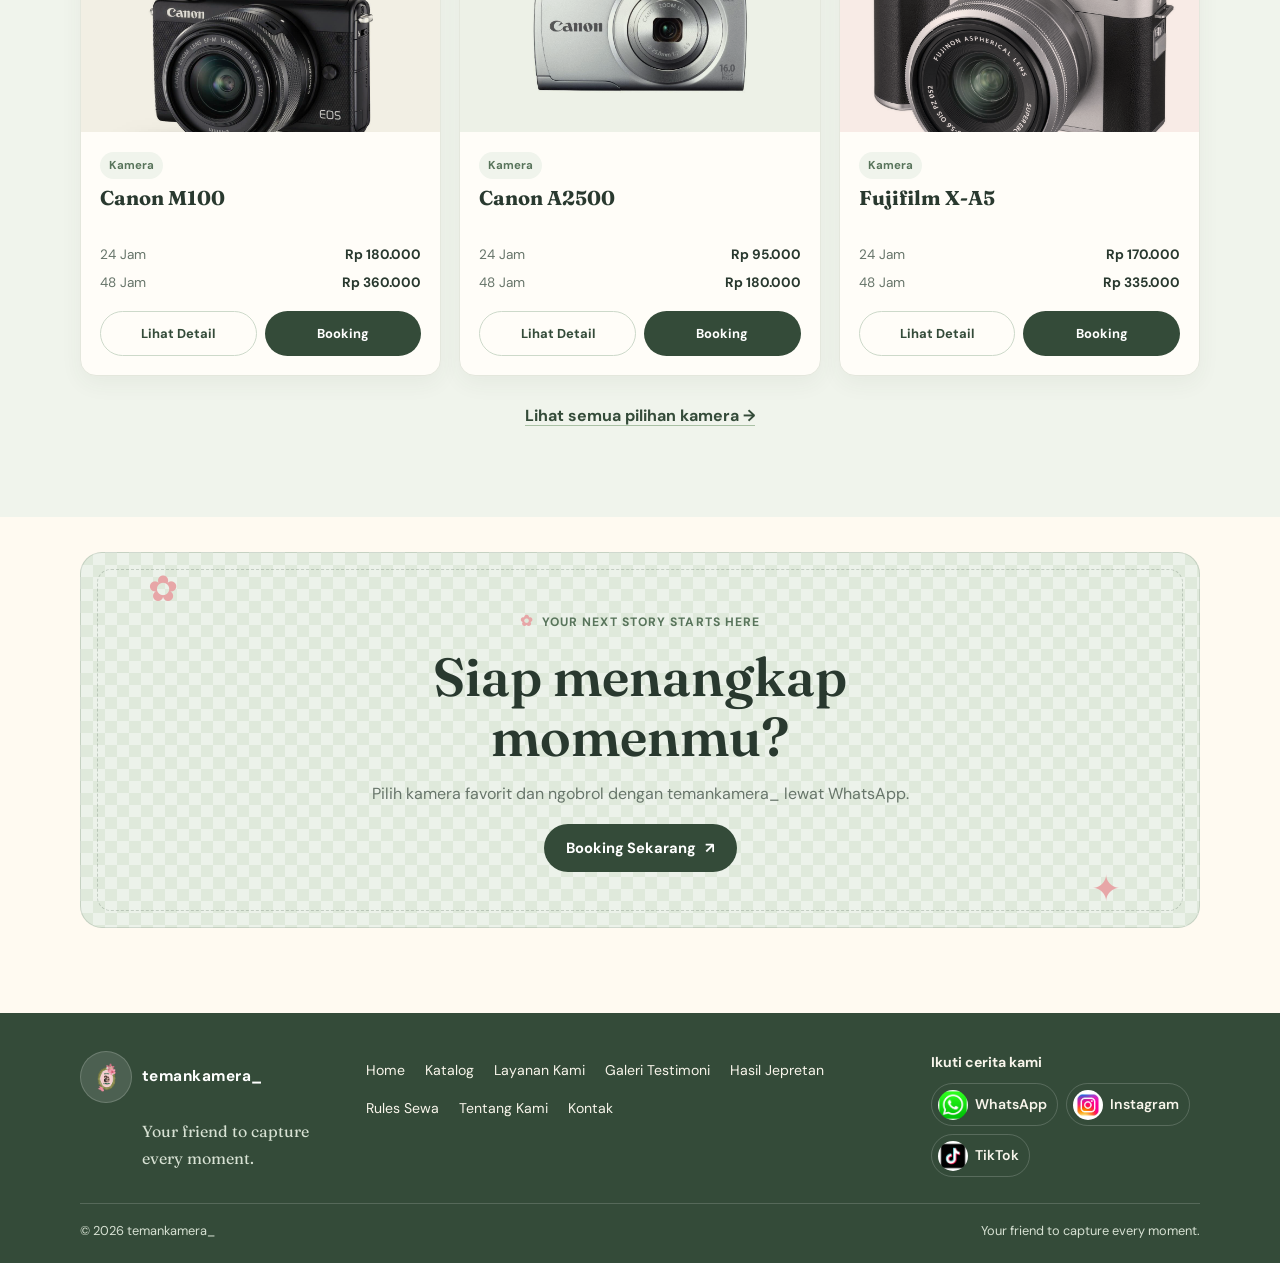
==== commit dc1d2aa1: "Update website TEMAN CAMERA" ====
--- a/index.html
+++ b/index.html
@@ -29,7 +29,7 @@
         </div>
         <div class="hero-visual">
           <span class="flower flower-one" aria-hidden="true">✿</span><span class="sparkle sparkle-one" aria-hidden="true">✦</span><span class="sparkle sparkle-two" aria-hidden="true">✧</span>
-          <figure class="hero-photo"><img src="./aset/logo%20temankamera.PNG" alt="Logo temankamera_"></figure>
+          <figure class="hero-photo"><img src="./aset/LOGO%20temankamera_.png" alt="Logo temankamera_"></figure>
           <span class="mini-note">little moments<br>matter ♡</span>
         </div>
       </div>
--- a/css/style.css
+++ b/css/style.css
@@ -49,12 +49,11 @@
 .text-link { color: var(--green-deep); font-weight: 700; text-decoration: underline; text-decoration-color: #a9c0a4; text-underline-offset: 4px; }
 .center-action { margin-top: 27px; text-align: center; }
 
-.site-header { position: sticky; z-index: 30; top: 0; border-bottom: 1px solid rgba(52,75,57,.1); background: url("../aset/bg%20logo.jpg") center / cover no-repeat; box-shadow: 0 3px 14px rgba(34,51,38,.18); backdrop-filter: blur(14px); }
+.site-header { position: sticky; z-index: 30; top: 0; border-bottom: 1px solid rgba(52,75,57,.1); background: rgba(255,250,241,.95); backdrop-filter: blur(14px); }
 .nav-shell { position: relative; width: min(1160px, calc(100% - 48px)); min-height: 76px; display: flex; align-items: center; justify-content: space-between; gap: 14px; margin-inline: auto; }
 .brand { display: inline-flex; flex: 0 0 auto; align-items: center; gap: 10px; color: var(--green-deep); font-size: .96rem; font-weight: 700; letter-spacing: .03em; }
-.site-header .brand { color: #263c2b; text-shadow: 0 1px 2px rgba(255,255,255,.98), 0 0 8px rgba(255,255,255,.82); }
-.brand-mark { width: 38px; height: 38px; display: grid; flex: 0 0 38px; place-items: center; overflow: hidden; border: 1px solid rgba(52,75,57,.1); border-radius: 50%; background: var(--sage); }
-.brand-mark img { width: 32px; height: 32px; min-width: 0; min-height: 0; padding: 1px; border-radius: 50%; object-fit: contain; object-position: center center; }
+.brand-mark { width: 52px; height: 52px; display: grid; flex: 0 0 52px; place-items: center; overflow: hidden; border: 1px solid rgba(52,75,57,.1); border-radius: 50%; background: var(--sage); }
+.brand-mark img { width: 46px; height: 46px; min-width: 0; min-height: 0; padding: 4px; border-radius: 50%; object-fit: contain; object-position: center; }
 .nav-links { position: absolute; z-index: 5; top: calc(100% + 1px); right: 0; width: min(320px, calc(100vw - 36px)); display: none; flex-direction: column; align-items: stretch; gap: 0; margin: 0; padding: 9px 15px 15px; border: 1px solid var(--line); border-radius: 0 0 14px 14px; background: var(--cream); box-shadow: 0 14px 24px rgba(50,72,52,.12); list-style: none; }
 .nav-links.is-open { display: flex; }
 .nav-links a { display: block; padding: 10px 7px; color: #526356; font-size: .9rem; font-weight: 600; }
@@ -80,10 +79,10 @@
 .hero-footnote { display: flex; align-items: center; gap: 8px; margin-top: 23px; color: #56685a; font-size: .85rem; }
 .hero-footnote span { color: var(--pink); font-size: 1.2rem; }
 .hero-visual { position: relative; min-height: 440px; display: grid; place-items: center; }
-.hero-photo { position: relative; width: min(100%, 420px); aspect-ratio: .97; display: grid; place-items: center; overflow: hidden; margin: 0; padding: 20px; border: 8px solid var(--paper); border-radius: 46% 46% 26px 26px; background: var(--cream); box-shadow: var(--shadow); }
+.hero-photo { position: relative; width: min(100%, 460px); aspect-ratio: .84; display: grid; grid-template-rows: minmax(0, 1fr); place-items: center; overflow: hidden; margin: 0; padding: 4px; border: 8px solid var(--paper); border-radius: 46% 46% 26px 26px; background: var(--cream); box-shadow: var(--shadow); }
 .hero-photo::after { position: absolute; inset: 7px; border: 1px dashed rgba(52,75,57,.25); border-radius: inherit; content: ''; pointer-events: none; }
-.hero-photo img { width: 100%; height: 100%; object-fit: contain; object-position: center; }
-.mini-note { position: absolute; z-index: 2; right: 0; bottom: 7%; padding: 12px 16px; border-radius: 10px; background: var(--pink-pale); color: #6e4c49; font-family: var(--display); font-size: 1rem; line-height: 1.2; transform: rotate(5deg); }
+.hero-photo img { width: auto; height: 100%; min-width: 0; min-height: 0; max-width: 100%; place-self: center; object-fit: contain; object-position: center; }
+.mini-note { position: relative; z-index: 2; justify-self: end; margin: 8px 0 0; padding: 12px 16px; border-radius: 10px; background: var(--pink-pale); color: #6e4c49; font-family: var(--display); font-size: 1rem; line-height: 1.2; }
 .flower, .sparkle { position: absolute; z-index: 2; color: var(--pink); font-size: 2.25rem; line-height: 1; pointer-events: none; }
 .flower-one { top: 5%; left: 4%; }
 .sparkle-one { top: 8%; right: 5%; }
@@ -245,7 +244,7 @@
 .footer-main { display: flex; align-items: flex-start; justify-content: space-between; gap: 32px; padding-bottom: 26px; }
 .footer-brand { color: white; }
 .footer-brand .brand-mark { border-color: rgba(255,255,255,.18); background: rgba(255,255,255,.12); }
-.footer-tagline { margin: 10px 0 0 48px; color: #d7e1d3; font-family: var(--display); }
+.footer-tagline { margin: 10px 0 0 62px; color: #d7e1d3; font-family: var(--display); }
 .footer-links { display: flex; flex-wrap: wrap; gap: 12px 20px; margin: 6px 0 0; padding: 0; list-style: none; }
 .footer-links a, .footer-social a { color: #f8f5eb; font-size: .88rem; }
 .footer-social { display: grid; gap: 9px; }
@@ -259,14 +258,14 @@
 .footer-bottom p { margin: 0; }
 
 .visually-hidden { position: absolute; width: 1px; height: 1px; overflow: hidden; clip: rect(0, 0, 0, 0); white-space: nowrap; clip-path: inset(50%); }
-.chat-widget { position: fixed; z-index: 60; right: 22px; bottom: 20px; display: flex; flex-direction: column; align-items: flex-end; gap: 12px; }
+.chat-widget { position: fixed; z-index: 60; right: 22px; bottom: 88px; display: flex; flex-direction: column; align-items: flex-end; gap: 12px; }
 .chat-launch { min-height: 58px; display: inline-flex; align-items: center; gap: 9px; padding: 7px 16px 7px 7px; border: 1px solid rgba(255,255,255,.8); border-radius: 999px; background: var(--green-deep); box-shadow: 0 9px 26px rgba(39,59,43,.23); color: white; font-weight: 700; cursor: pointer; }
 .chat-launch:hover { background: #263c2b; }
-.chat-launch img { width: 42px; height: 42px; flex: 0 0 42px; border-radius: 50%; background: white; object-fit: contain; }
+.chat-launch img { width: 46px; height: 46px; flex: 0 0 46px; padding: 5px; border-radius: 50%; background: white; object-fit: contain; object-position: center; }
 .chat-panel { width: min(370px, calc(100vw - 36px)); min-width: 0; max-width: calc(100vw - 40px); max-height: min(560px, calc(100vh - 105px)); display: flex; flex-direction: column; overflow: hidden; border: 1px solid var(--line); border-radius: 18px; background: var(--paper); box-shadow: 0 18px 48px rgba(34,51,38,.22); }
 .chat-panel[hidden] { display: none; }
 .chat-header { min-height: 70px; display: flex; align-items: center; gap: 10px; padding: 11px 13px; background: var(--green-deep); color: white; }
-.chat-header > img { width: 44px; height: 44px; flex: 0 0 44px; border-radius: 50%; background: white; object-fit: contain; }
+.chat-header > img { width: 44px; height: 44px; flex: 0 0 44px; padding: 5px; border-radius: 50%; background: white; object-fit: contain; object-position: center; }
 .chat-header > div { min-width: 0; flex: 1; }
 .chat-header strong, .chat-header small { display: block; }
 .chat-header strong { font-size: .93rem; }
@@ -285,13 +284,11 @@
 .chat-form button { width: 42px; height: 42px; flex: 0 0 42px; border: 0; border-radius: 50%; background: var(--green-deep); color: white; font-size: 1.15rem; cursor: pointer; }
 
 @media (max-width: 480px) {
-  .chat-widget { right: 8px; bottom: 8px; left: 8px; align-items: stretch; }
+  .chat-widget { right: 8px; bottom: 52px; left: 8px; align-items: stretch; }
   .chat-launch { min-height: 52px; padding: 6px 12px 6px 6px; align-self: flex-end; }
-  .chat-launch img { width: 36px; height: 36px; flex-basis: 36px; }
   .chat-launch span { font-size: .82rem; }
   .chat-panel { width: min(100%, 360px); max-width: 100%; max-height: min(72vh, 420px); margin-inline: auto; }
   .chat-header { min-height: 58px; padding: 9px 10px; }
-  .chat-header > img { width: 38px; height: 38px; flex-basis: 38px; }
   .chat-header strong { font-size: .82rem; }
   .chat-header small { font-size: .68rem; }
   .chat-messages { min-height: 150px; max-height: min(46vh, 280px); padding: 12px 10px; }
@@ -306,7 +303,7 @@
 @media (max-width: 920px) {
   .hero-grid { min-height: 520px; gap: 28px; }
   .hero-visual { min-height: 370px; }
-  .hero-photo { width: min(100%, 365px); }
+  .hero-photo { width: min(100%, 400px); }
   .product-grid { grid-template-columns: repeat(2, minmax(0, 1fr)); }
   .booking-steps { grid-template-columns: repeat(2, minmax(0, 1fr)); }
   .rules-list { grid-template-columns: repeat(2, minmax(0, 1fr)); }
@@ -317,13 +314,13 @@
   .page-wrap { width: calc(100% - 36px); }
   .nav-shell { width: calc(100% - 28px); min-height: 68px; gap: 6px; }
   .site-header .brand { gap: 6px; font-size: .78rem; }
-  .site-header .brand-mark { width: 30px; height: 30px; flex-basis: 30px; }
-  .site-header .brand-mark img { width: 26px; height: 26px; }
+  .site-header .brand-mark { width: 44px; height: 44px; flex-basis: 44px; }
+  .site-header .brand-mark img { width: 38px; height: 38px; }
   .nav-controls { gap: 5px; }
   .language-switch button { width: 32px; min-width: 32px; height: 28px; min-height: 28px; flex-basis: 32px; }
   .menu-toggle { width: 40px; height: 40px; flex-basis: 40px; }
   .section { padding: 68px 0; }
-  .nav-shell { min-height: 68px; gap: 10px; }
+  .nav-shell { min-height: 68px; gap: 8px; }
   .nav-book { display: none; }
   .hero-grid { min-height: 0; grid-template-columns: minmax(0, 1fr); gap: 8px; padding-block: 30px 35px; }
   .hero-copy { padding-top: 10px; text-align: center; }
@@ -332,8 +329,8 @@
   .hero-copy .button-row { justify-content: center; }
   .hero-footnote { justify-content: center; }
   .hero-visual { min-height: 330px; padding: 12px 18px 20px; }
-  .hero-photo { width: min(78%, 320px); aspect-ratio: .95; }
-  .mini-note { right: 3%; bottom: 5%; }
+  .hero-photo { width: min(90%, 360px); aspect-ratio: .82; }
+  .mini-note { margin-top: 6px; }
   .flower-one { left: 8%; }
   .category-grid { grid-template-columns: minmax(0, 1fr); gap: 10px; }
   .category-tile { min-height: 90px; padding: 15px; }
@@ -369,7 +366,7 @@
   .gallery-grid { columns: 2; column-gap: 10px; }
   .gallery-photo { margin-bottom: 10px; border-radius: 10px; }
   .footer-main { flex-direction: column; gap: 22px; }
-  .chat-widget { right: 12px; bottom: 12px; }
+  .chat-widget { right: 12px; bottom: 52px; }
   .chat-panel { width: min(370px, calc(100vw - 24px)); max-height: min(540px, calc(100vh - 92px)); }
   .footer-links { gap: 11px 16px; }
   .footer-bottom { flex-direction: column; }
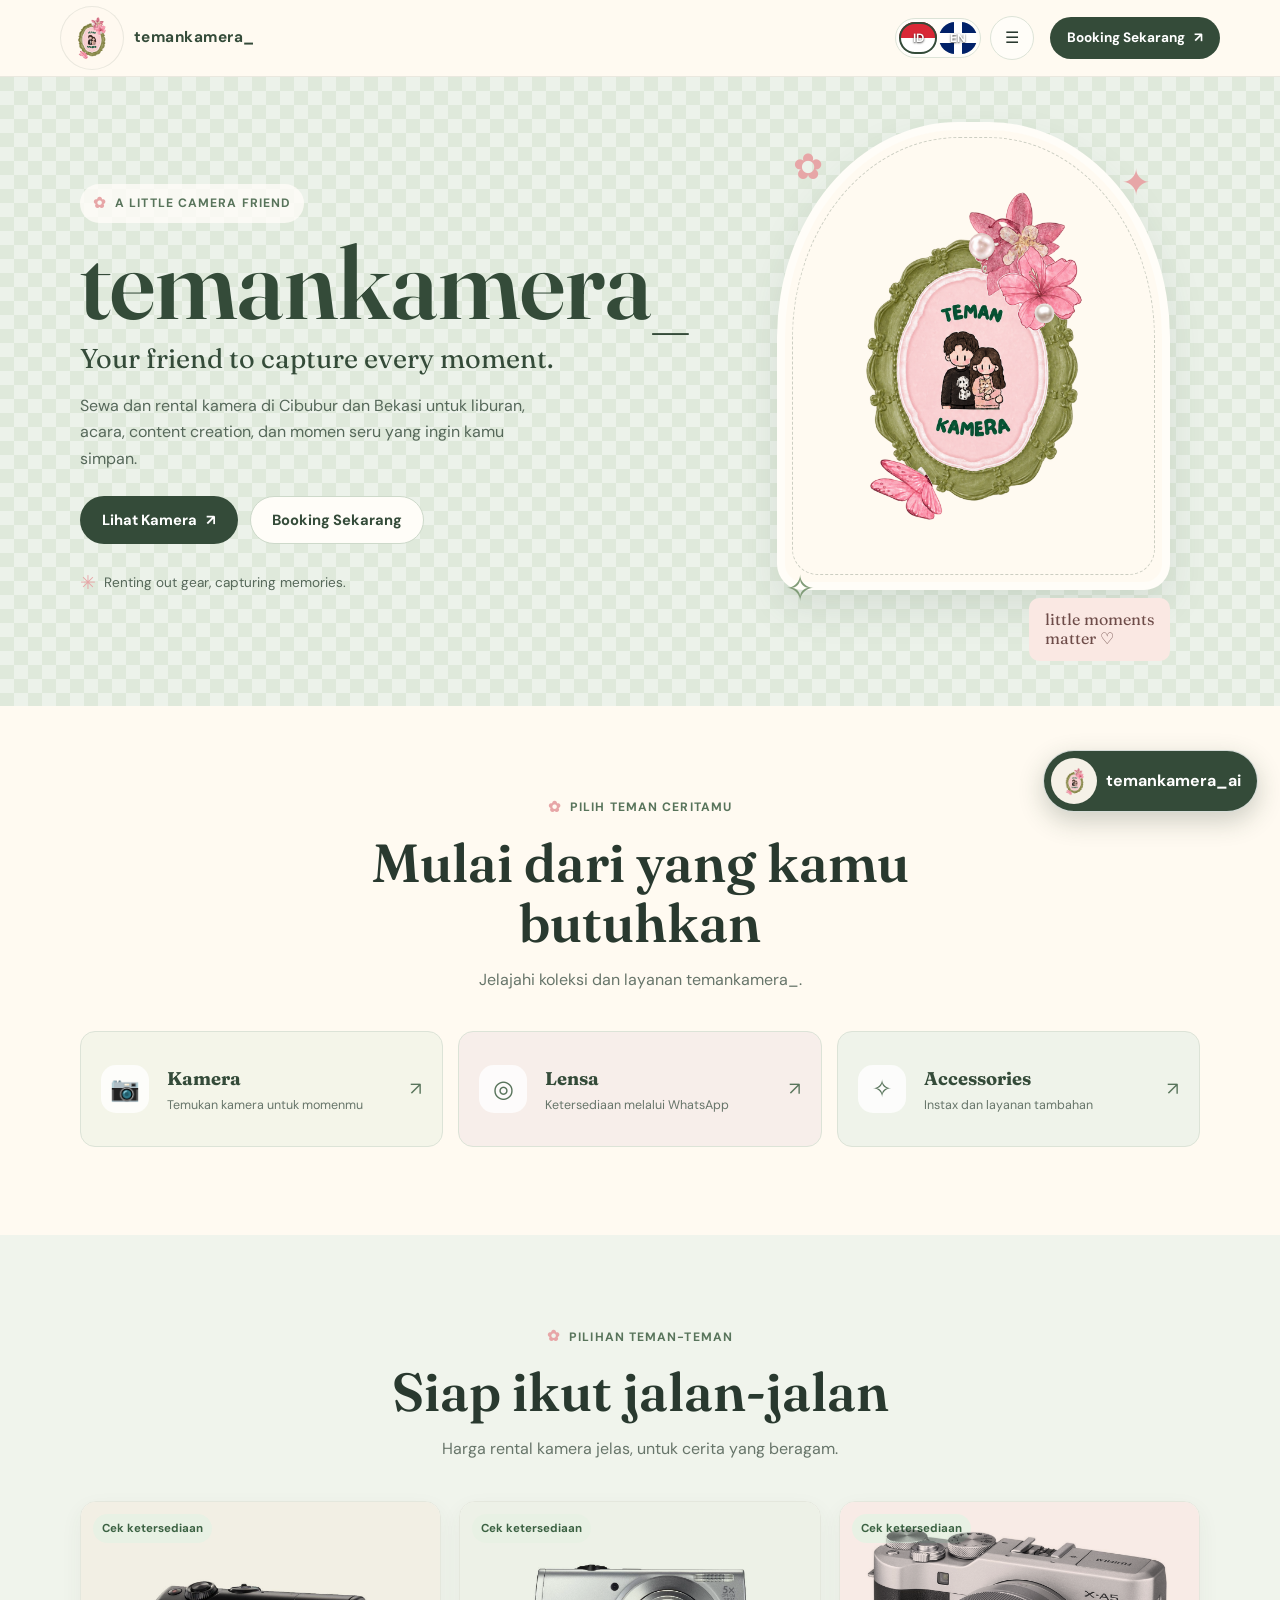
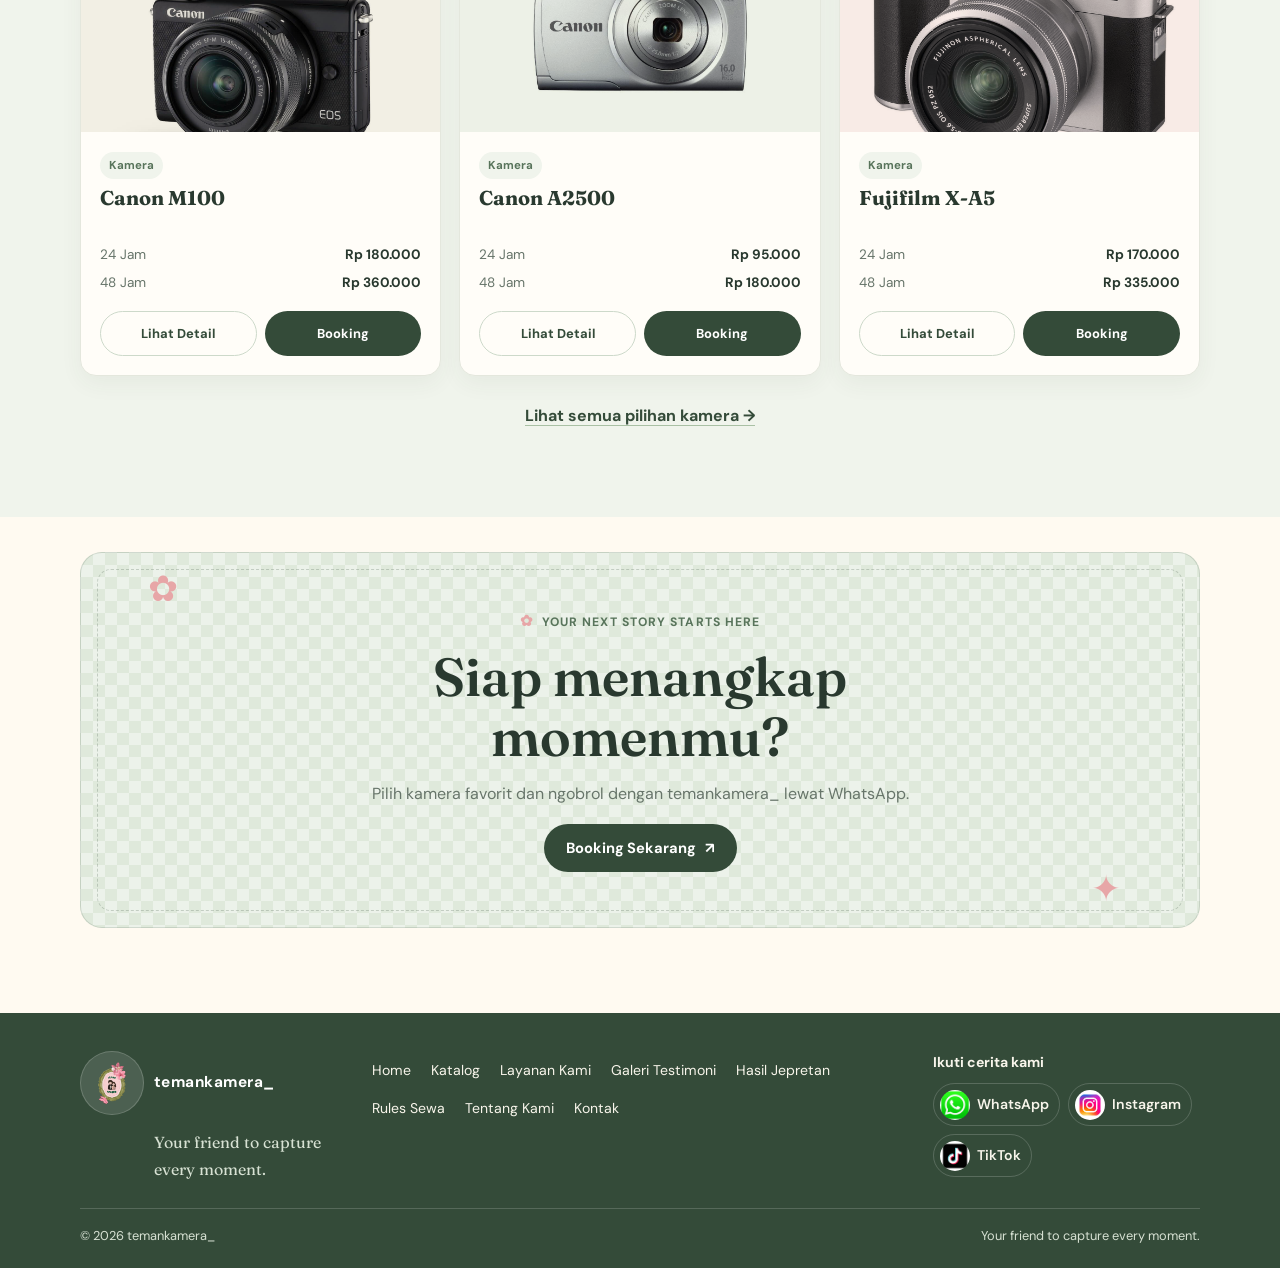
==== commit 584b271c: "Update website TEMAN CAMERA" ====
--- a/index.html
+++ b/index.html
@@ -4,10 +4,32 @@
   <meta charset="utf-8">
   <meta name="viewport" content="width=device-width, initial-scale=1">
   <meta name="theme-color" content="#e6eddf">
-  <meta name="description" content="Rental kamera yang ramah untuk menemani cerita dan momen spesialmu.">
-  <meta property="og:title" content="temankamera_ — Your friend to capture every moment">
-  <meta property="og:description" content="Sewa kamera untuk momen-momen yang ingin kamu simpan.">
-  <title>temankamera_ — Your friend to capture every moment</title>
+  <meta name="description" content="Sewa kamera murah dan rental kamera Cibubur &amp; Bekasi. Pilih kamera untuk liburan, acara, dan content creation di TEMAN CAMERA.">
+  <link rel="canonical" href="https://temancamera.github.io/temankamera_/">
+  <meta property="og:type" content="website">
+  <meta property="og:site_name" content="TEMAN CAMERA">
+  <meta property="og:title" content="Sewa Kamera Cibubur &amp; Bekasi | TEMAN CAMERA">
+  <meta property="og:description" content="Sewa kamera murah dan rental kamera Cibubur &amp; Bekasi. Pilih kamera untuk liburan, acara, dan content creation di TEMAN CAMERA.">
+  <meta property="og:url" content="https://temancamera.github.io/temankamera_/">
+  <meta property="og:image" content="https://temancamera.github.io/temankamera_/aset/LOGO%20temankamera_.png">
+  <title>Sewa Kamera Cibubur &amp; Bekasi | TEMAN CAMERA</title>
+  <script type="application/ld+json">
+  {
+    "@context": "https://schema.org",
+    "@type": "Organization",
+    "name": "TEMAN CAMERA",
+    "alternateName": "temankamera_",
+    "url": "https://temancamera.github.io/temankamera_/",
+    "logo": "https://temancamera.github.io/temankamera_/aset/LOGO%20temankamera_.png",
+    "description": "Sewa dan rental kamera untuk liburan, acara, dan content creation di Cibubur dan Bekasi.",
+    "telephone": "+6281932977629",
+    "areaServed": ["Cibubur", "Bekasi"],
+    "sameAs": [
+      "https://www.instagram.com/temankamera_/",
+      "https://www.tiktok.com/@temankamera_"
+    ]
+  }
+  </script>
   <link rel="preconnect" href="https://fonts.googleapis.com">
   <link rel="preconnect" href="https://fonts.gstatic.com" crossorigin>
   <link href="https://fonts.googleapis.com/css2?family=DM+Sans:wght@400;500;600;700&family=Fraunces:opsz,wght@9..144,500;9..144,600;9..144,700&display=swap" rel="stylesheet">
@@ -23,7 +45,7 @@
           <p class="eyebrow">A little camera friend</p>
           <h1>temankamera_</h1>
           <p class="hero-tagline">Your friend to capture every moment.</p>
-          <p class="hero-description">Sewa kamera untuk liburan, acara, content creation, dan momen seru yang ingin kamu simpan.</p>
+          <p class="hero-description">Sewa dan rental kamera di Cibubur dan Bekasi untuk liburan, acara, content creation, dan momen seru yang ingin kamu simpan.</p>
           <div class="button-row"><a class="button button-primary" href="./pages/katalog.html">Lihat Kamera <span aria-hidden="true">↗</span></a><a class="button button-secondary" data-booking href="#kontak">Booking Sekarang</a></div>
           <div class="hero-footnote"><span aria-hidden="true">✳</span> Renting out gear, capturing memories.</div>
         </div>
--- a/css/style.css
+++ b/css/style.css
@@ -52,8 +52,9 @@
 .site-header { position: sticky; z-index: 30; top: 0; border-bottom: 1px solid rgba(52,75,57,.1); background: rgba(255,250,241,.95); backdrop-filter: blur(14px); }
 .nav-shell { position: relative; width: min(1160px, calc(100% - 48px)); min-height: 76px; display: flex; align-items: center; justify-content: space-between; gap: 14px; margin-inline: auto; }
 .brand { display: inline-flex; flex: 0 0 auto; align-items: center; gap: 10px; color: var(--green-deep); font-size: .96rem; font-weight: 700; letter-spacing: .03em; }
-.brand-mark { width: 52px; height: 52px; display: grid; flex: 0 0 52px; place-items: center; overflow: hidden; border: 1px solid rgba(52,75,57,.1); border-radius: 50%; background: var(--sage); }
-.brand-mark img { width: 46px; height: 46px; min-width: 0; min-height: 0; padding: 4px; border-radius: 50%; object-fit: contain; object-position: center; }
+.brand-mark { width: 64px; height: 64px; display: grid; flex: 0 0 64px; place-items: center; overflow: hidden; border: 1px solid rgba(52,75,57,.1); border-radius: 50%; background: var(--sage); }
+.site-header .brand-mark { background: rgba(255,250,241,.95); }
+.brand-mark img { width: 56px; height: 56px; min-width: 0; min-height: 0; padding: 0; border-radius: 50%; object-fit: contain; object-position: center; transform: translate(-1.95%, -1.35%); }
 .nav-links { position: absolute; z-index: 5; top: calc(100% + 1px); right: 0; width: min(320px, calc(100vw - 36px)); display: none; flex-direction: column; align-items: stretch; gap: 0; margin: 0; padding: 9px 15px 15px; border: 1px solid var(--line); border-radius: 0 0 14px 14px; background: var(--cream); box-shadow: 0 14px 24px rgba(50,72,52,.12); list-style: none; }
 .nav-links.is-open { display: flex; }
 .nav-links a { display: block; padding: 10px 7px; color: #526356; font-size: .9rem; font-weight: 600; }
@@ -63,9 +64,10 @@
 .nav-controls { display: flex; align-items: center; gap: 9px; margin-left: auto; }
 .language-switch { display: inline-flex; align-items: center; gap: 2px; padding: 3px; border: 1px solid var(--line); border-radius: 999px; background: var(--paper); }
 .language-switch button { width: 38px; min-width: 38px; height: 32px; min-height: 32px; flex: 0 0 38px; padding: 0; border: 0; border-radius: 999px; background: transparent; color: var(--muted); font-size: .75rem; font-weight: 700; line-height: 1; cursor: pointer; transition: background-color .18s ease, color .18s ease, box-shadow .18s ease; }
-.language-switch button[aria-pressed="true"] { background: var(--green-deep); color: white; box-shadow: inset 0 0 0 1px rgba(255,255,255,.12); }
-.language-switch button:hover { background: rgba(52,75,57,.06); }
-.language-switch button[aria-pressed="true"]:hover { background: var(--green-deep); }
+.language-switch button[data-language-choice="id"] { background: linear-gradient(to bottom, #d92836 0 50%, #fff 50% 100%); color: white; text-shadow: 0 1px 2px rgba(0,0,0,.8); }
+.language-switch button[data-language-choice="en"] { background-color: #012169; background-image: linear-gradient(90deg, transparent 40%, white 40% 60%, transparent 60%), linear-gradient(transparent 34%, white 34% 66%, transparent 66%), linear-gradient(90deg, transparent 45%, #c8102e 45% 55%, transparent 55%), linear-gradient(transparent 40%, #c8102e 40% 60%, transparent 60%); color: white; text-shadow: 0 1px 2px rgba(0,0,0,.8); }
+.language-switch button[aria-pressed="true"] { box-shadow: inset 0 0 0 2px var(--green-deep), 0 0 0 1px white; }
+.language-switch button:hover { filter: brightness(.92); }
 .menu-toggle { display: grid; width: 44px; height: 44px; flex: 0 0 44px; place-items: center; margin-left: 0; border: 1px solid var(--line); border-radius: 50%; background: var(--paper); cursor: pointer; }
 
 .hero { position: relative; overflow: hidden; background-color: var(--sage); background-image: var(--check); background-size: 28px 28px; background-position: 0 0, 14px 14px; }
@@ -81,7 +83,7 @@
 .hero-visual { position: relative; min-height: 440px; display: grid; place-items: center; }
 .hero-photo { position: relative; width: min(100%, 460px); aspect-ratio: .84; display: grid; grid-template-rows: minmax(0, 1fr); place-items: center; overflow: hidden; margin: 0; padding: 4px; border: 8px solid var(--paper); border-radius: 46% 46% 26px 26px; background: var(--cream); box-shadow: var(--shadow); }
 .hero-photo::after { position: absolute; inset: 7px; border: 1px dashed rgba(52,75,57,.25); border-radius: inherit; content: ''; pointer-events: none; }
-.hero-photo img { width: auto; height: 100%; min-width: 0; min-height: 0; max-width: 100%; place-self: center; object-fit: contain; object-position: center; }
+.hero-photo img { width: auto; height: 100%; min-width: 0; min-height: 0; max-width: 100%; place-self: center; object-fit: contain; object-position: center; transform: translate(-2.75%, -1.35%); }
 .mini-note { position: relative; z-index: 2; justify-self: end; margin: 8px 0 0; padding: 12px 16px; border-radius: 10px; background: var(--pink-pale); color: #6e4c49; font-family: var(--display); font-size: 1rem; line-height: 1.2; }
 .flower, .sparkle { position: absolute; z-index: 2; color: var(--pink); font-size: 2.25rem; line-height: 1; pointer-events: none; }
 .flower-one { top: 5%; left: 4%; }
@@ -244,7 +246,7 @@
 .footer-main { display: flex; align-items: flex-start; justify-content: space-between; gap: 32px; padding-bottom: 26px; }
 .footer-brand { color: white; }
 .footer-brand .brand-mark { border-color: rgba(255,255,255,.18); background: rgba(255,255,255,.12); }
-.footer-tagline { margin: 10px 0 0 62px; color: #d7e1d3; font-family: var(--display); }
+.footer-tagline { margin: 10px 0 0 74px; color: #d7e1d3; font-family: var(--display); }
 .footer-links { display: flex; flex-wrap: wrap; gap: 12px 20px; margin: 6px 0 0; padding: 0; list-style: none; }
 .footer-links a, .footer-social a { color: #f8f5eb; font-size: .88rem; }
 .footer-social { display: grid; gap: 9px; }
@@ -261,11 +263,11 @@
 .chat-widget { position: fixed; z-index: 60; right: 22px; bottom: 88px; display: flex; flex-direction: column; align-items: flex-end; gap: 12px; }
 .chat-launch { min-height: 58px; display: inline-flex; align-items: center; gap: 9px; padding: 7px 16px 7px 7px; border: 1px solid rgba(255,255,255,.8); border-radius: 999px; background: var(--green-deep); box-shadow: 0 9px 26px rgba(39,59,43,.23); color: white; font-weight: 700; cursor: pointer; }
 .chat-launch:hover { background: #263c2b; }
-.chat-launch img { width: 46px; height: 46px; flex: 0 0 46px; padding: 5px; border-radius: 50%; background: white; object-fit: contain; object-position: center; }
+.chat-launch img { width: 46px; height: 46px; flex: 0 0 46px; padding: 5px; border-radius: 50%; background: rgba(255,250,241,.95); object-fit: contain; object-position: center; }
 .chat-panel { width: min(370px, calc(100vw - 36px)); min-width: 0; max-width: calc(100vw - 40px); max-height: min(560px, calc(100vh - 105px)); display: flex; flex-direction: column; overflow: hidden; border: 1px solid var(--line); border-radius: 18px; background: var(--paper); box-shadow: 0 18px 48px rgba(34,51,38,.22); }
 .chat-panel[hidden] { display: none; }
 .chat-header { min-height: 70px; display: flex; align-items: center; gap: 10px; padding: 11px 13px; background: var(--green-deep); color: white; }
-.chat-header > img { width: 44px; height: 44px; flex: 0 0 44px; padding: 5px; border-radius: 50%; background: white; object-fit: contain; object-position: center; }
+.chat-header > img { width: 44px; height: 44px; flex: 0 0 44px; padding: 5px; border-radius: 50%; background: rgba(255,250,241,.95); object-fit: contain; object-position: center; }
 .chat-header > div { min-width: 0; flex: 1; }
 .chat-header strong, .chat-header small { display: block; }
 .chat-header strong { font-size: .93rem; }
@@ -313,9 +315,9 @@
   html { scroll-padding-top: 72px; }
   .page-wrap { width: calc(100% - 36px); }
   .nav-shell { width: calc(100% - 28px); min-height: 68px; gap: 6px; }
-  .site-header .brand { gap: 6px; font-size: .78rem; }
-  .site-header .brand-mark { width: 44px; height: 44px; flex-basis: 44px; }
-  .site-header .brand-mark img { width: 38px; height: 38px; }
+  .site-header .brand { gap: 4px; font-size: .72rem; }
+  .site-header .brand-mark { width: 52px; height: 52px; flex-basis: 52px; }
+  .site-header .brand-mark img { width: 46px; height: 46px; }
   .nav-controls { gap: 5px; }
   .language-switch button { width: 32px; min-width: 32px; height: 28px; min-height: 28px; flex-basis: 32px; }
   .menu-toggle { width: 40px; height: 40px; flex-basis: 40px; }
@@ -324,7 +326,7 @@
   .nav-book { display: none; }
   .hero-grid { min-height: 0; grid-template-columns: minmax(0, 1fr); gap: 8px; padding-block: 30px 35px; }
   .hero-copy { padding-top: 10px; text-align: center; }
-  .hero-copy h1 { font-size: clamp(4rem, 17vw, 5.3rem); }
+  .hero-copy h1 { font-size: clamp(2.4rem, 10vw, 3.4rem); }
   .hero-description { max-width: 490px; margin-inline: auto; }
   .hero-copy .button-row { justify-content: center; }
   .hero-footnote { justify-content: center; }
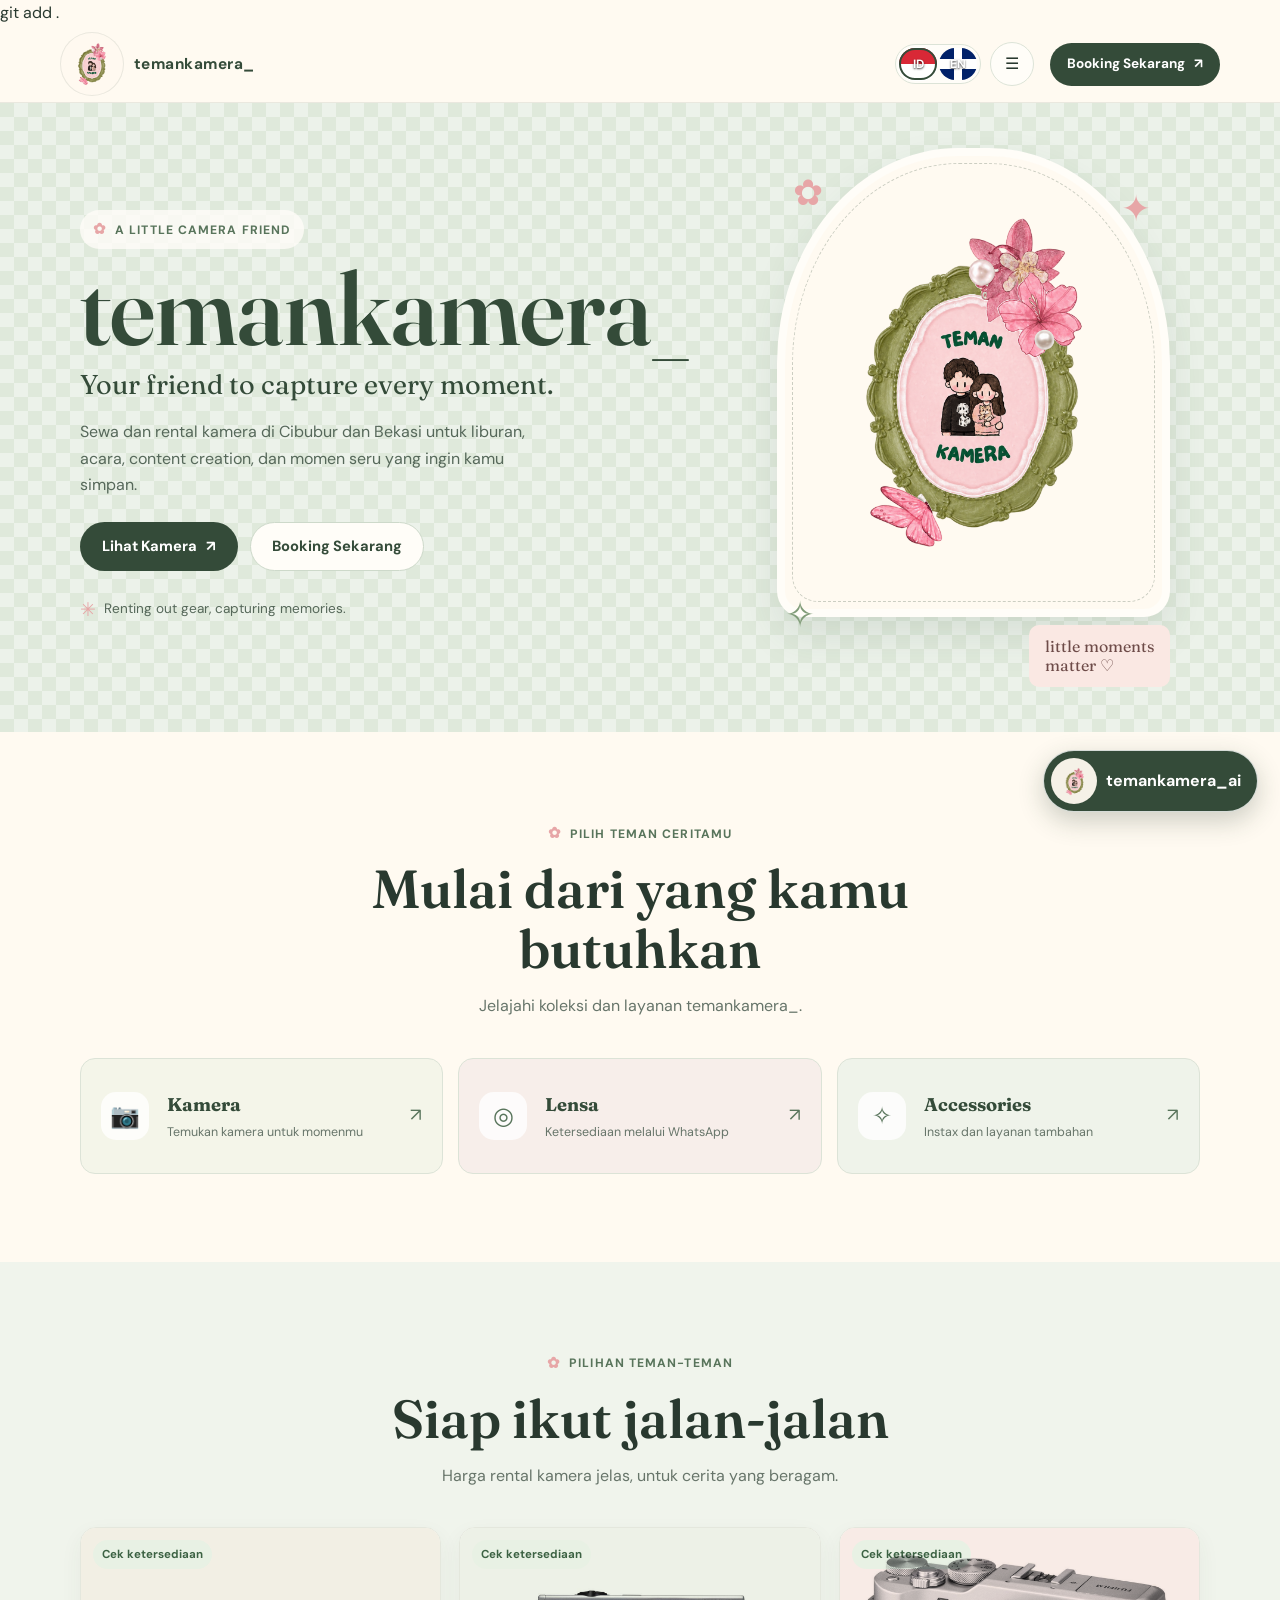
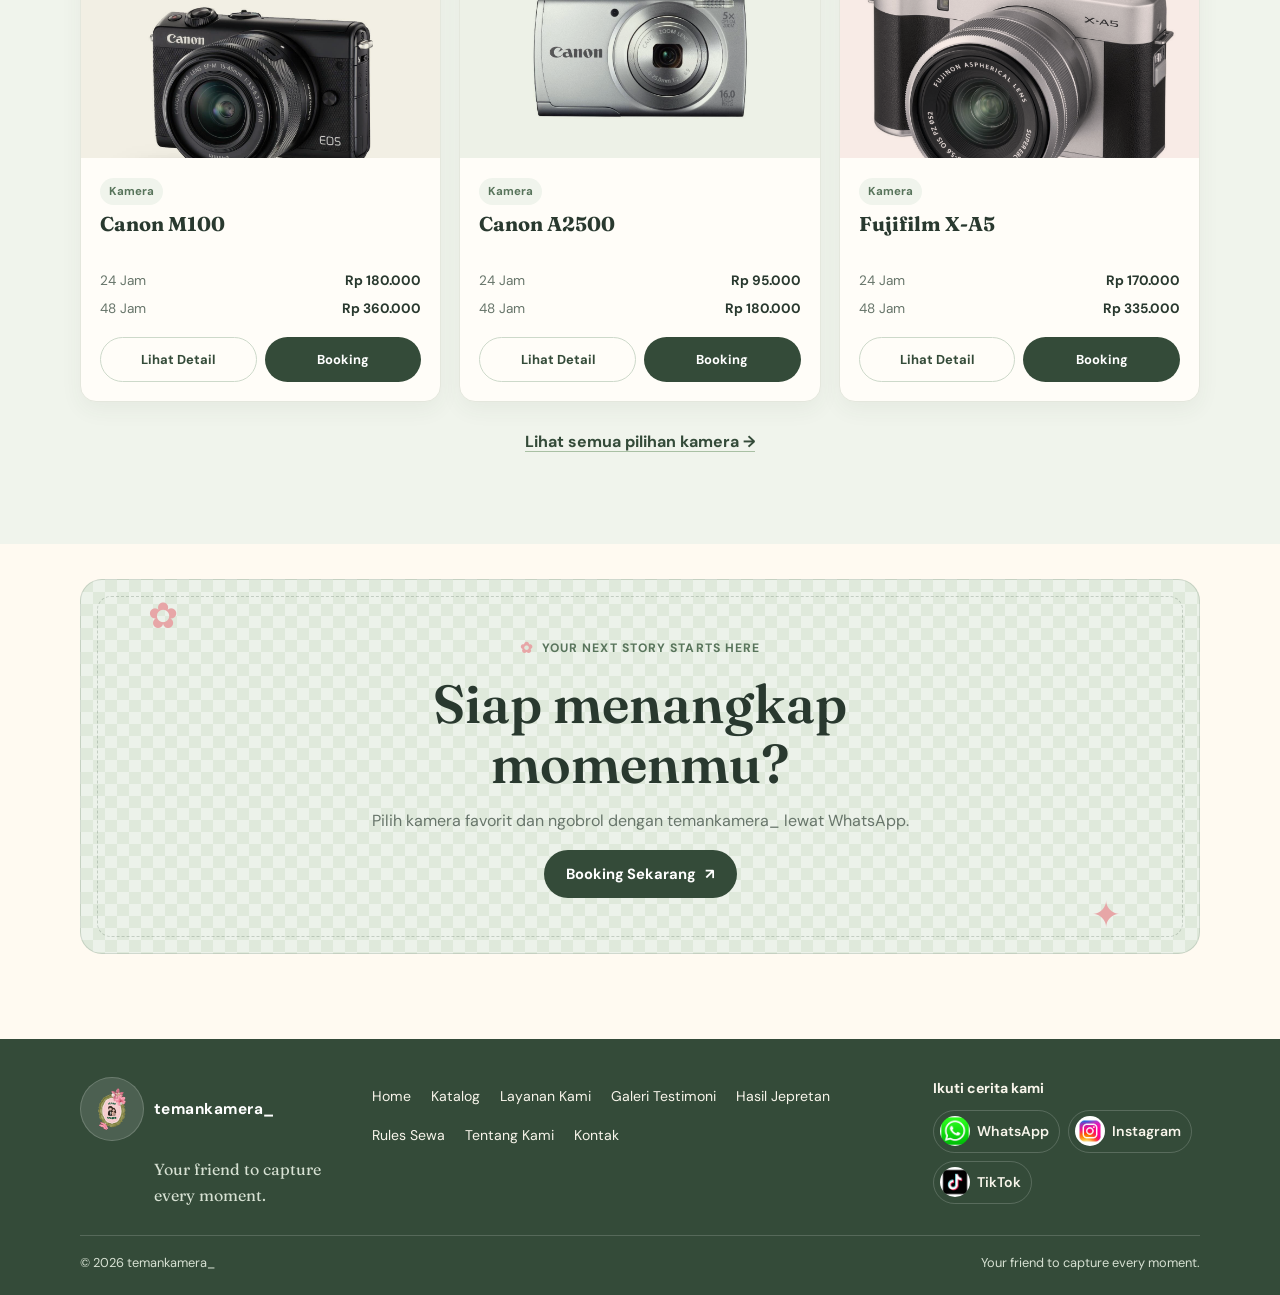
==== commit e1694f8f: "Add Google Search Console verification" ====
--- a/index.html
+++ b/index.html
@@ -1,6 +1,11 @@
 <!doctype html>
 <html lang="id">
 <head>
+  <head>
+    <meta name="google-site-verification" content="KODE_DARI_GOOGLE">
+
+    <meta charset="UTF-8">
+    <title>TEMAN CAMERA</title>git add .
   <meta charset="utf-8">
   <meta name="viewport" content="width=device-width, initial-scale=1">
   <meta name="theme-color" content="#e6eddf">
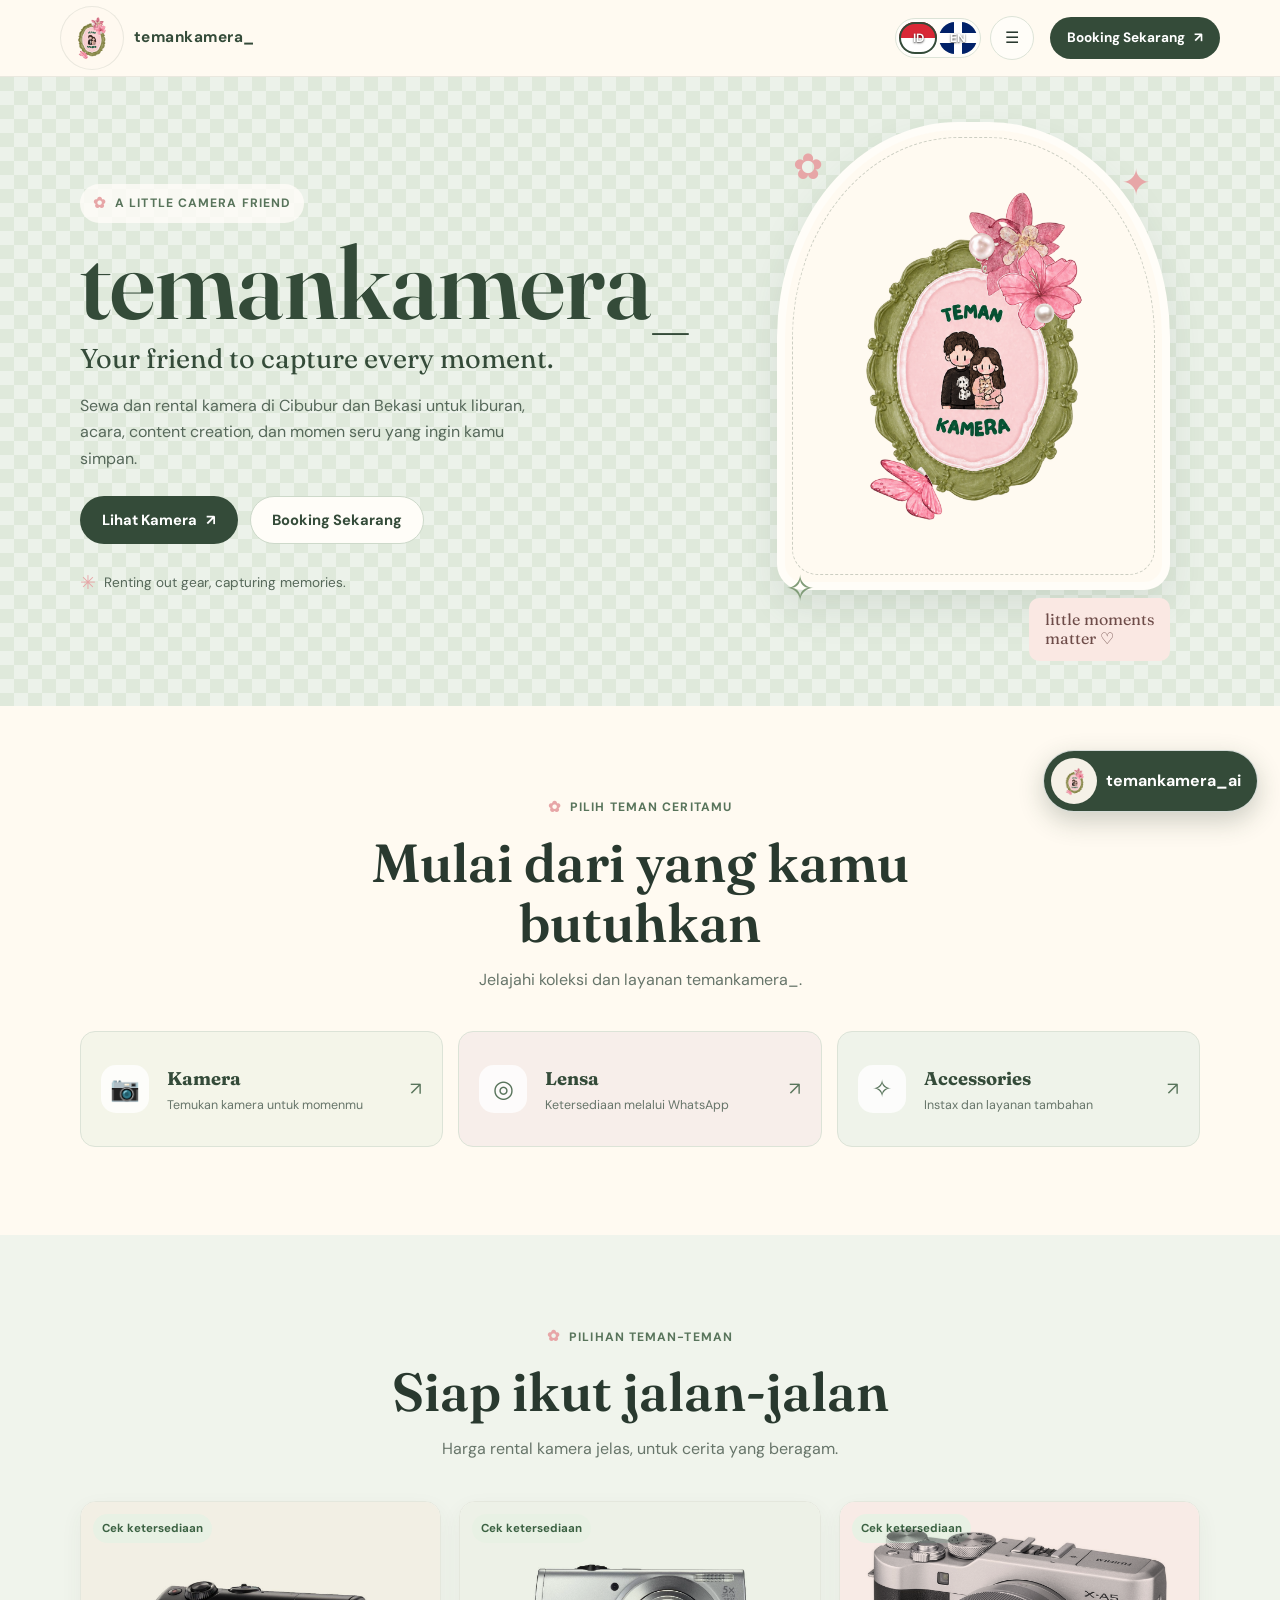
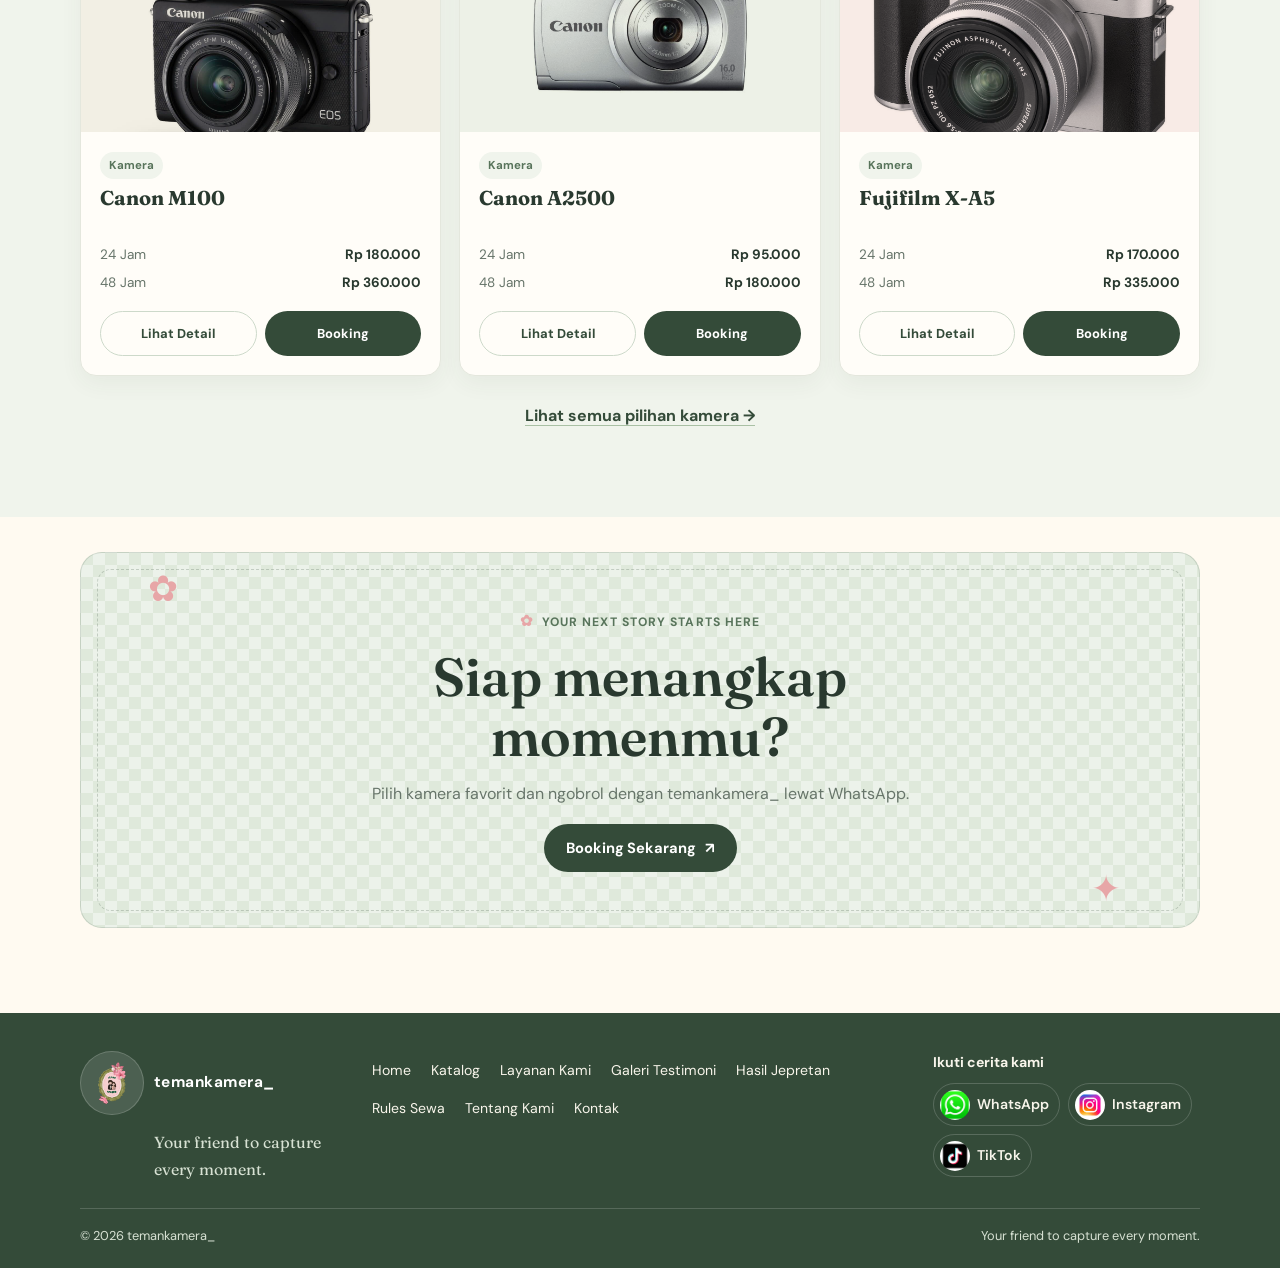
==== commit 46312008: "Improve homepage SEO" ====
--- a/index.html
+++ b/index.html
@@ -1,23 +1,23 @@
 <!doctype html>
 <html lang="id">
 <head>
-  <head>
-    <meta name="google-site-verification" content="KODE_DARI_GOOGLE">
-
-    <meta charset="UTF-8">
-    <title>TEMAN CAMERA</title>git add .
-  <meta charset="utf-8">
+  <meta charset="UTF-8">
   <meta name="viewport" content="width=device-width, initial-scale=1">
   <meta name="theme-color" content="#e6eddf">
-  <meta name="description" content="Sewa kamera murah dan rental kamera Cibubur &amp; Bekasi. Pilih kamera untuk liburan, acara, dan content creation di TEMAN CAMERA.">
+
+  <title>Sewa Kamera Cibubur & Bekasi | TEMAN CAMERA</title>
+
+  <meta name="description" content="TEMAN CAMERA menyediakan sewa dan rental kamera murah di Cibubur dan Bekasi untuk liburan, acara, content creation, dan berbagai momen spesial.">
+
   <link rel="canonical" href="https://temancamera.github.io/temankamera_/">
+
   <meta property="og:type" content="website">
   <meta property="og:site_name" content="TEMAN CAMERA">
-  <meta property="og:title" content="Sewa Kamera Cibubur &amp; Bekasi | TEMAN CAMERA">
-  <meta property="og:description" content="Sewa kamera murah dan rental kamera Cibubur &amp; Bekasi. Pilih kamera untuk liburan, acara, dan content creation di TEMAN CAMERA.">
+  <meta property="og:title" content="Sewa Kamera Cibubur & Bekasi | TEMAN CAMERA">
+  <meta property="og:description" content="TEMAN CAMERA menyediakan sewa dan rental kamera murah di Cibubur dan Bekasi untuk liburan, acara, content creation, dan berbagai momen spesial.">
   <meta property="og:url" content="https://temancamera.github.io/temankamera_/">
   <meta property="og:image" content="https://temancamera.github.io/temankamera_/aset/LOGO%20temankamera_.png">
-  <title>Sewa Kamera Cibubur &amp; Bekasi | TEMAN CAMERA</title>
+
   <script type="application/ld+json">
   {
     "@context": "https://schema.org",
@@ -28,63 +28,183 @@
     "logo": "https://temancamera.github.io/temankamera_/aset/LOGO%20temankamera_.png",
     "description": "Sewa dan rental kamera untuk liburan, acara, dan content creation di Cibubur dan Bekasi.",
     "telephone": "+6281932977629",
-    "areaServed": ["Cibubur", "Bekasi"],
+    "areaServed": [
+      "Cibubur",
+      "Bekasi"
+    ],
     "sameAs": [
       "https://www.instagram.com/temankamera_/",
       "https://www.tiktok.com/@temankamera_"
     ]
   }
   </script>
+
   <link rel="preconnect" href="https://fonts.googleapis.com">
   <link rel="preconnect" href="https://fonts.gstatic.com" crossorigin>
+
   <link href="https://fonts.googleapis.com/css2?family=DM+Sans:wght@400;500;600;700&family=Fraunces:opsz,wght@9..144,500;9..144,600;9..144,700&display=swap" rel="stylesheet">
+
   <link rel="stylesheet" href="./css/style.css">
   <script src="./js/script.js" defer></script>
 </head>
+
 <body data-root=".">
+
   <header class="site-header" id="site-header"></header>
+
   <main>
+
     <section class="hero home-hero" id="home">
       <div class="hero-grid page-wrap">
+
         <div class="hero-copy">
           <p class="eyebrow">A little camera friend</p>
+
           <h1>temankamera_</h1>
-          <p class="hero-tagline">Your friend to capture every moment.</p>
-          <p class="hero-description">Sewa dan rental kamera di Cibubur dan Bekasi untuk liburan, acara, content creation, dan momen seru yang ingin kamu simpan.</p>
-          <div class="button-row"><a class="button button-primary" href="./pages/katalog.html">Lihat Kamera <span aria-hidden="true">↗</span></a><a class="button button-secondary" data-booking href="#kontak">Booking Sekarang</a></div>
-          <div class="hero-footnote"><span aria-hidden="true">✳</span> Renting out gear, capturing memories.</div>
-        </div>
+
+          <p class="hero-tagline">
+            Your friend to capture every moment.
+          </p>
+
+          <p class="hero-description">
+            Sewa dan rental kamera di Cibubur dan Bekasi untuk liburan, acara, content creation, dan momen seru yang ingin kamu simpan.
+          </p>
+
+          <div class="button-row">
+            <a class="button button-primary" href="./pages/katalog.html">
+              Lihat Kamera <span aria-hidden="true">↗</span>
+            </a>
+
+            <a class="button button-secondary" data-booking href="#kontak">
+              Booking Sekarang
+            </a>
+          </div>
+
+          <div class="hero-footnote">
+            <span aria-hidden="true">✳</span>
+            Renting out gear, capturing memories.
+          </div>
+        </div>
+
         <div class="hero-visual">
-          <span class="flower flower-one" aria-hidden="true">✿</span><span class="sparkle sparkle-one" aria-hidden="true">✦</span><span class="sparkle sparkle-two" aria-hidden="true">✧</span>
-          <figure class="hero-photo"><img src="./aset/LOGO%20temankamera_.png" alt="Logo temankamera_"></figure>
-          <span class="mini-note">little moments<br>matter ♡</span>
-        </div>
-      </div>
-    </section>
+          <span class="flower flower-one" aria-hidden="true">✿</span>
+          <span class="sparkle sparkle-one" aria-hidden="true">✦</span>
+          <span class="sparkle sparkle-two" aria-hidden="true">✧</span>
+
+          <figure class="hero-photo">
+            <img src="./aset/LOGO%20temankamera_.png" alt="Logo TEMAN CAMERA">
+          </figure>
+
+          <span class="mini-note">
+            little moments<br>matter ♡
+          </span>
+        </div>
+
+      </div>
+    </section>
+
 
     <section class="section category-section">
       <div class="page-wrap">
-        <div class="section-heading"><p class="eyebrow">Pilih teman ceritamu</p><h2>Mulai dari yang kamu butuhkan</h2><p>Jelajahi koleksi dan layanan temankamera_.</p></div>
+
+        <div class="section-heading">
+          <p class="eyebrow">Pilih teman ceritamu</p>
+          <h2>Mulai dari yang kamu butuhkan</h2>
+          <p>Jelajahi koleksi dan layanan temankamera_.</p>
+        </div>
+
         <div class="category-grid">
-          <a class="category-tile category-camera" href="./pages/katalog.html?category=kamera"><span class="category-icon" aria-hidden="true">📷</span><span><strong>Kamera</strong><small>Temukan kamera untuk momenmu</small></span><span class="tile-arrow" aria-hidden="true">↗</span></a>
-          <a class="category-tile category-lens" href="./pages/katalog.html?category=lensa"><span class="category-icon" aria-hidden="true">◎</span><span><strong>Lensa</strong><small>Ketersediaan melalui WhatsApp</small></span><span class="tile-arrow" aria-hidden="true">↗</span></a>
-          <a class="category-tile category-accessories" href="./pages/katalog.html?category=accessories"><span class="category-icon" aria-hidden="true">✧</span><span><strong>Accessories</strong><small>Instax dan layanan tambahan</small></span><span class="tile-arrow" aria-hidden="true">↗</span></a>
-        </div>
-      </div>
-    </section>
+
+          <a class="category-tile category-camera" href="./pages/katalog.html?category=kamera">
+            <span class="category-icon" aria-hidden="true">📷</span>
+
+            <span>
+              <strong>Kamera</strong>
+              <small>Temukan kamera untuk momenmu</small>
+            </span>
+
+            <span class="tile-arrow" aria-hidden="true">↗</span>
+          </a>
+
+
+          <a class="category-tile category-lens" href="./pages/katalog.html?category=lensa">
+            <span class="category-icon" aria-hidden="true">◎</span>
+
+            <span>
+              <strong>Lensa</strong>
+              <small>Ketersediaan melalui WhatsApp</small>
+            </span>
+
+            <span class="tile-arrow" aria-hidden="true">↗</span>
+          </a>
+
+
+          <a class="category-tile category-accessories" href="./pages/katalog.html?category=accessories">
+            <span class="category-icon" aria-hidden="true">✧</span>
+
+            <span>
+              <strong>Accessories</strong>
+              <small>Instax dan layanan tambahan</small>
+            </span>
+
+            <span class="tile-arrow" aria-hidden="true">↗</span>
+          </a>
+
+        </div>
+      </div>
+    </section>
+
 
     <section class="section section-sage">
       <div class="page-wrap">
-        <div class="section-heading"><p class="eyebrow">Pilihan teman-teman</p><h2>Siap ikut jalan-jalan</h2><p>Harga rental kamera jelas, untuk cerita yang beragam.</p></div>
+
+        <div class="section-heading">
+          <p class="eyebrow">Pilihan teman-teman</p>
+          <h2>Siap ikut jalan-jalan</h2>
+          <p>Harga rental kamera jelas, untuk cerita yang beragam.</p>
+        </div>
+
         <div class="product-grid featured-grid" data-featured-products></div>
-        <div class="center-action"><a class="text-link" href="./pages/katalog.html">Lihat semua pilihan kamera <span aria-hidden="true">→</span></a></div>
-      </div>
-    </section>
+
+        <div class="center-action">
+          <a class="text-link" href="./pages/katalog.html">
+            Lihat semua pilihan kamera <span aria-hidden="true">→</span>
+          </a>
+        </div>
+
+      </div>
+    </section>
+
 
     <section class="cta-panel-wrap" id="kontak">
-      <div class="page-wrap"><div class="cta-panel checkered"><span class="flower flower-cta" aria-hidden="true">✿</span><span class="sparkle cta-sparkle" aria-hidden="true">✦</span><p class="eyebrow">Your next story starts here</p><h2>Siap menangkap momenmu?</h2><p>Pilih kamera favorit dan ngobrol dengan temankamera_ lewat WhatsApp.</p><a class="button button-primary" data-booking href="#kontak">Booking Sekarang <span aria-hidden="true">↗</span></a></div></div>
-    </section>
+      <div class="page-wrap">
+
+        <div class="cta-panel checkered">
+
+          <span class="flower flower-cta" aria-hidden="true">✿</span>
+          <span class="sparkle cta-sparkle" aria-hidden="true">✦</span>
+
+          <p class="eyebrow">Your next story starts here</p>
+
+          <h2>Siap menangkap momenmu?</h2>
+
+          <p>
+            Pilih kamera favorit dan ngobrol dengan temankamera_ lewat WhatsApp.
+          </p>
+
+          <a class="button button-primary" data-booking href="#kontak">
+            Booking Sekarang <span aria-hidden="true">↗</span>
+          </a>
+
+        </div>
+
+      </div>
+    </section>
+
   </main>
+
+
   <footer class="site-footer" id="site-footer"></footer>
+
 </body>
-</html>
+</html>
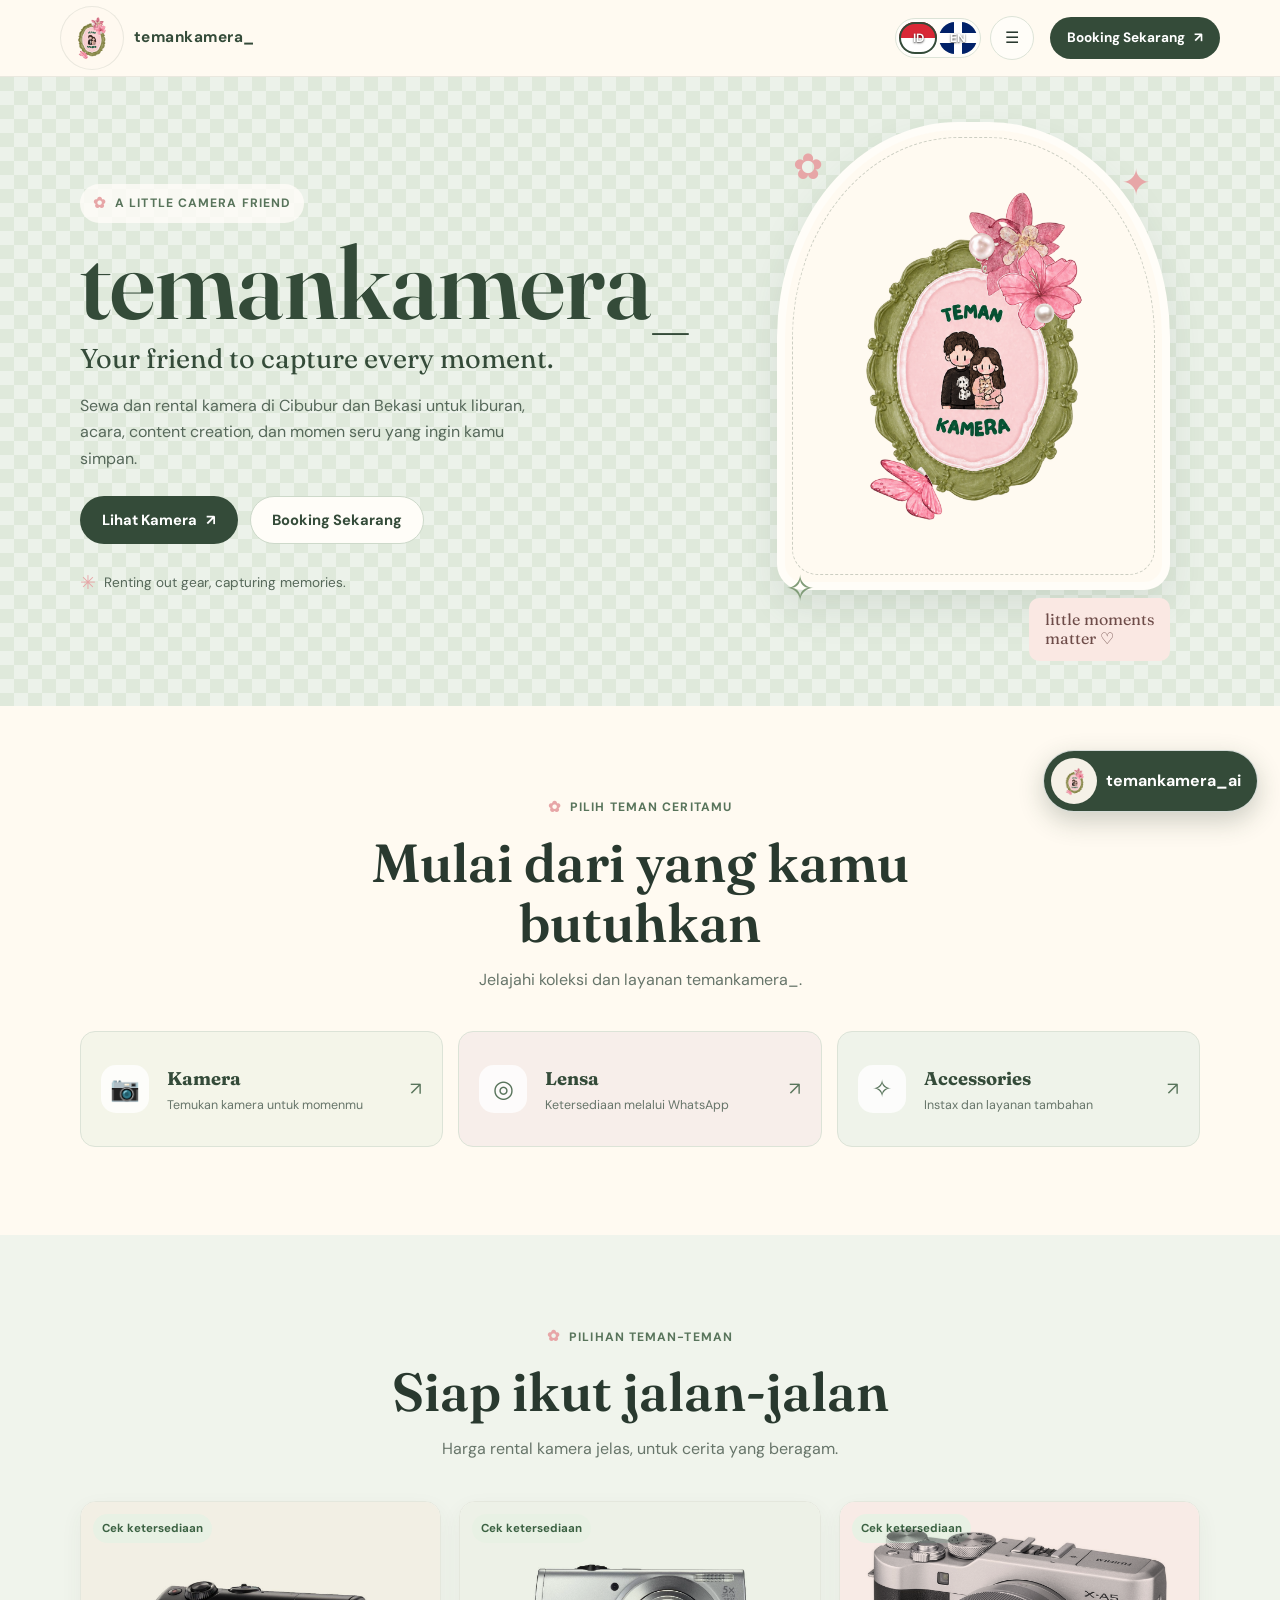
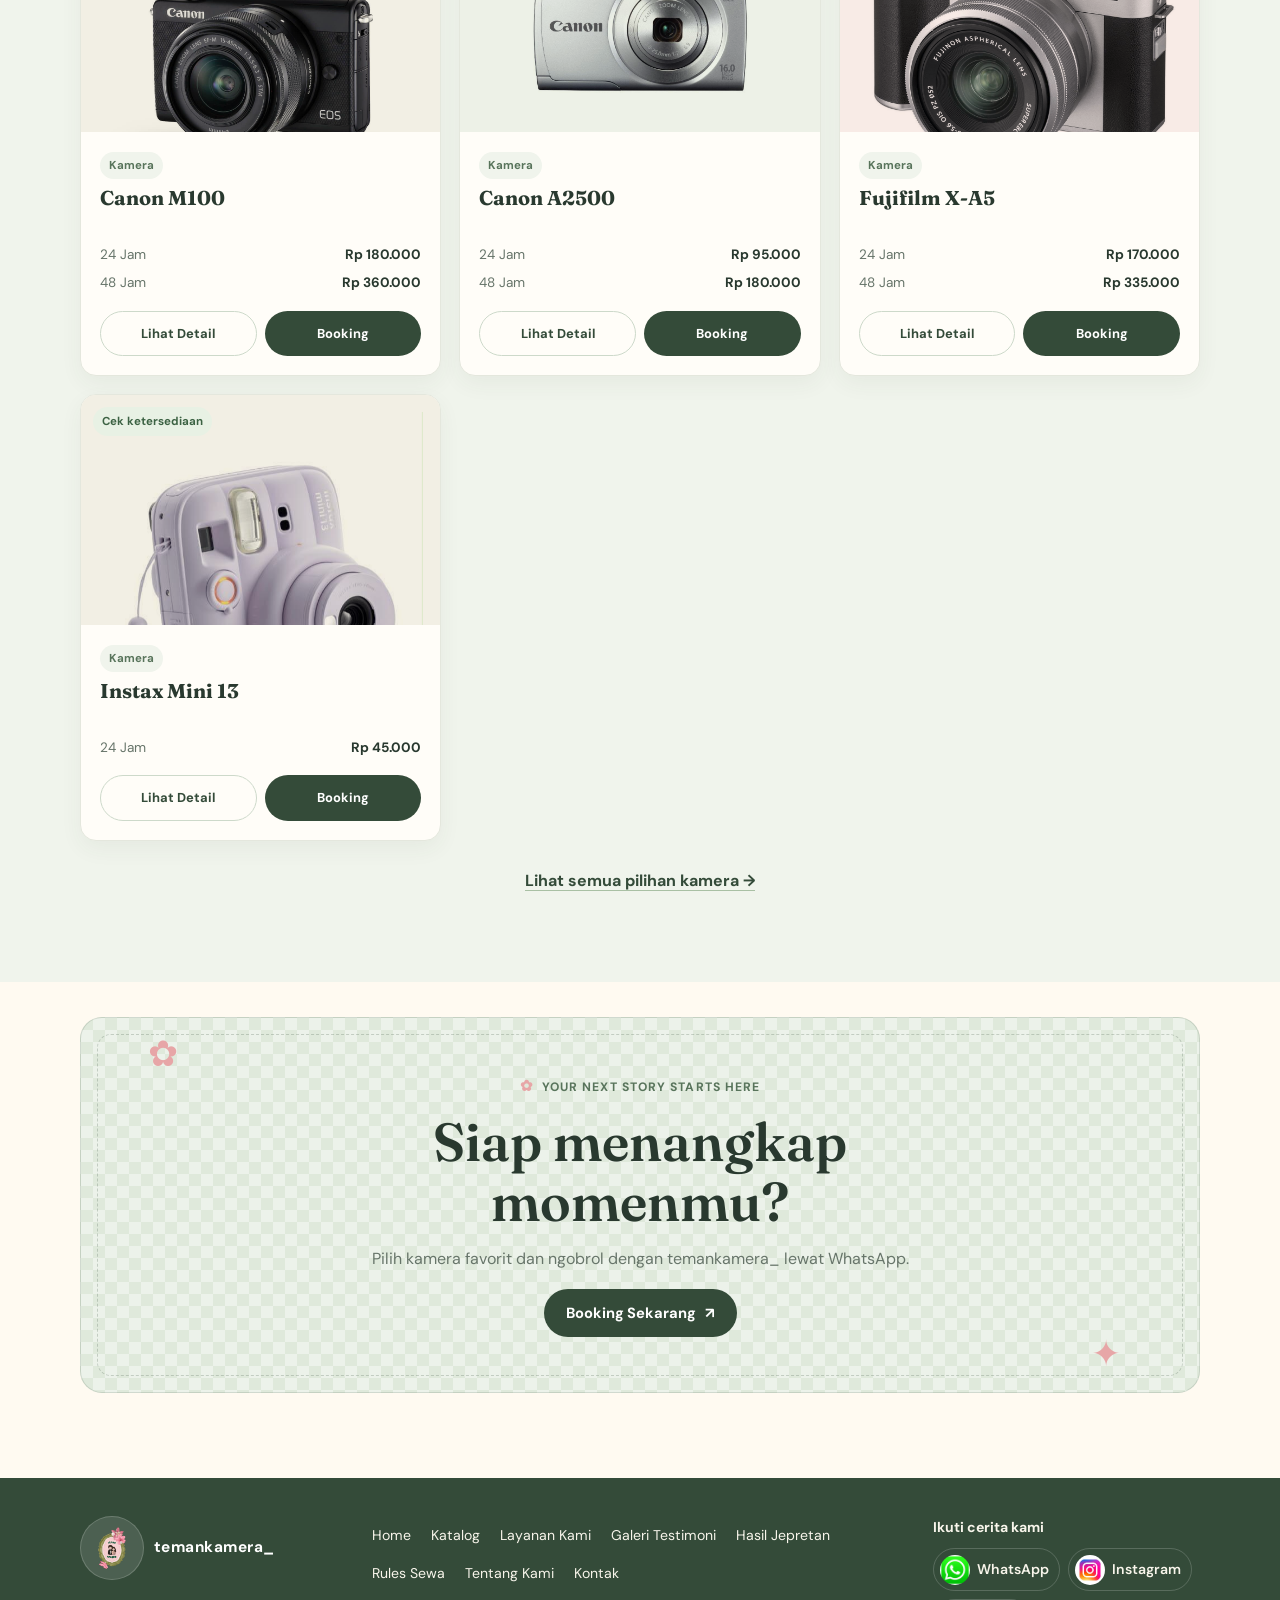
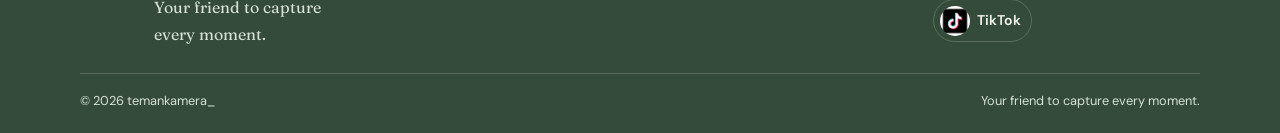
==== commit 6409e7b4: "Set Google site name to temankamera_" ====
--- a/index.html
+++ b/index.html
@@ -5,16 +5,16 @@
   <meta name="viewport" content="width=device-width, initial-scale=1">
   <meta name="theme-color" content="#e6eddf">
 
-  <title>Sewa Kamera Cibubur & Bekasi | TEMAN CAMERA</title>
-
-  <meta name="description" content="TEMAN CAMERA menyediakan sewa dan rental kamera murah di Cibubur dan Bekasi untuk liburan, acara, content creation, dan berbagai momen spesial.">
+  <title>Sewa Kamera Cibubur & Bekasi | temankamera_</title>
+
+  <meta name="description" content="temankamera_ menyediakan sewa dan rental kamera murah di Cibubur dan Bekasi untuk liburan, acara, content creation, dan berbagai momen spesial.">
 
   <link rel="canonical" href="https://temancamera.github.io/temankamera_/">
 
   <meta property="og:type" content="website">
-  <meta property="og:site_name" content="TEMAN CAMERA">
-  <meta property="og:title" content="Sewa Kamera Cibubur & Bekasi | TEMAN CAMERA">
-  <meta property="og:description" content="TEMAN CAMERA menyediakan sewa dan rental kamera murah di Cibubur dan Bekasi untuk liburan, acara, content creation, dan berbagai momen spesial.">
+  <meta property="og:site_name" content="temankamera_">
+  <meta property="og:title" content="Sewa Kamera Cibubur & Bekasi | temankamera_">
+  <meta property="og:description" content="temankamera_ menyediakan sewa dan rental kamera murah di Cibubur dan Bekasi untuk liburan, acara, content creation, dan berbagai momen spesial.">
   <meta property="og:url" content="https://temancamera.github.io/temankamera_/">
   <meta property="og:image" content="https://temancamera.github.io/temankamera_/aset/LOGO%20temankamera_.png">
 
@@ -22,7 +22,7 @@
   {
     "@context": "https://schema.org",
     "@type": "Organization",
-    "name": "TEMAN CAMERA",
+    "name": "temankamera_",
     "alternateName": "temankamera_",
     "url": "https://temancamera.github.io/temankamera_/",
     "logo": "https://temancamera.github.io/temankamera_/aset/LOGO%20temankamera_.png",
@@ -39,6 +39,16 @@
   }
   </script>
 
+  <script type="application/ld+json">
+  {
+    "@context": "https://schema.org",
+    "@type": "WebSite",
+    "name": "temankamera_",
+    "alternateName": "temankamera_",
+    "url": "https://temancamera.github.io/temankamera_/"
+  }
+  </script>
+
   <link rel="preconnect" href="https://fonts.googleapis.com">
   <link rel="preconnect" href="https://fonts.gstatic.com" crossorigin>
 
@@ -92,7 +102,7 @@
           <span class="sparkle sparkle-two" aria-hidden="true">✧</span>
 
           <figure class="hero-photo">
-            <img src="./aset/LOGO%20temankamera_.png" alt="Logo TEMAN CAMERA">
+            <img src="./aset/LOGO%20temankamera_.png" alt="Logo temankamera_">
           </figure>
 
           <span class="mini-note">
